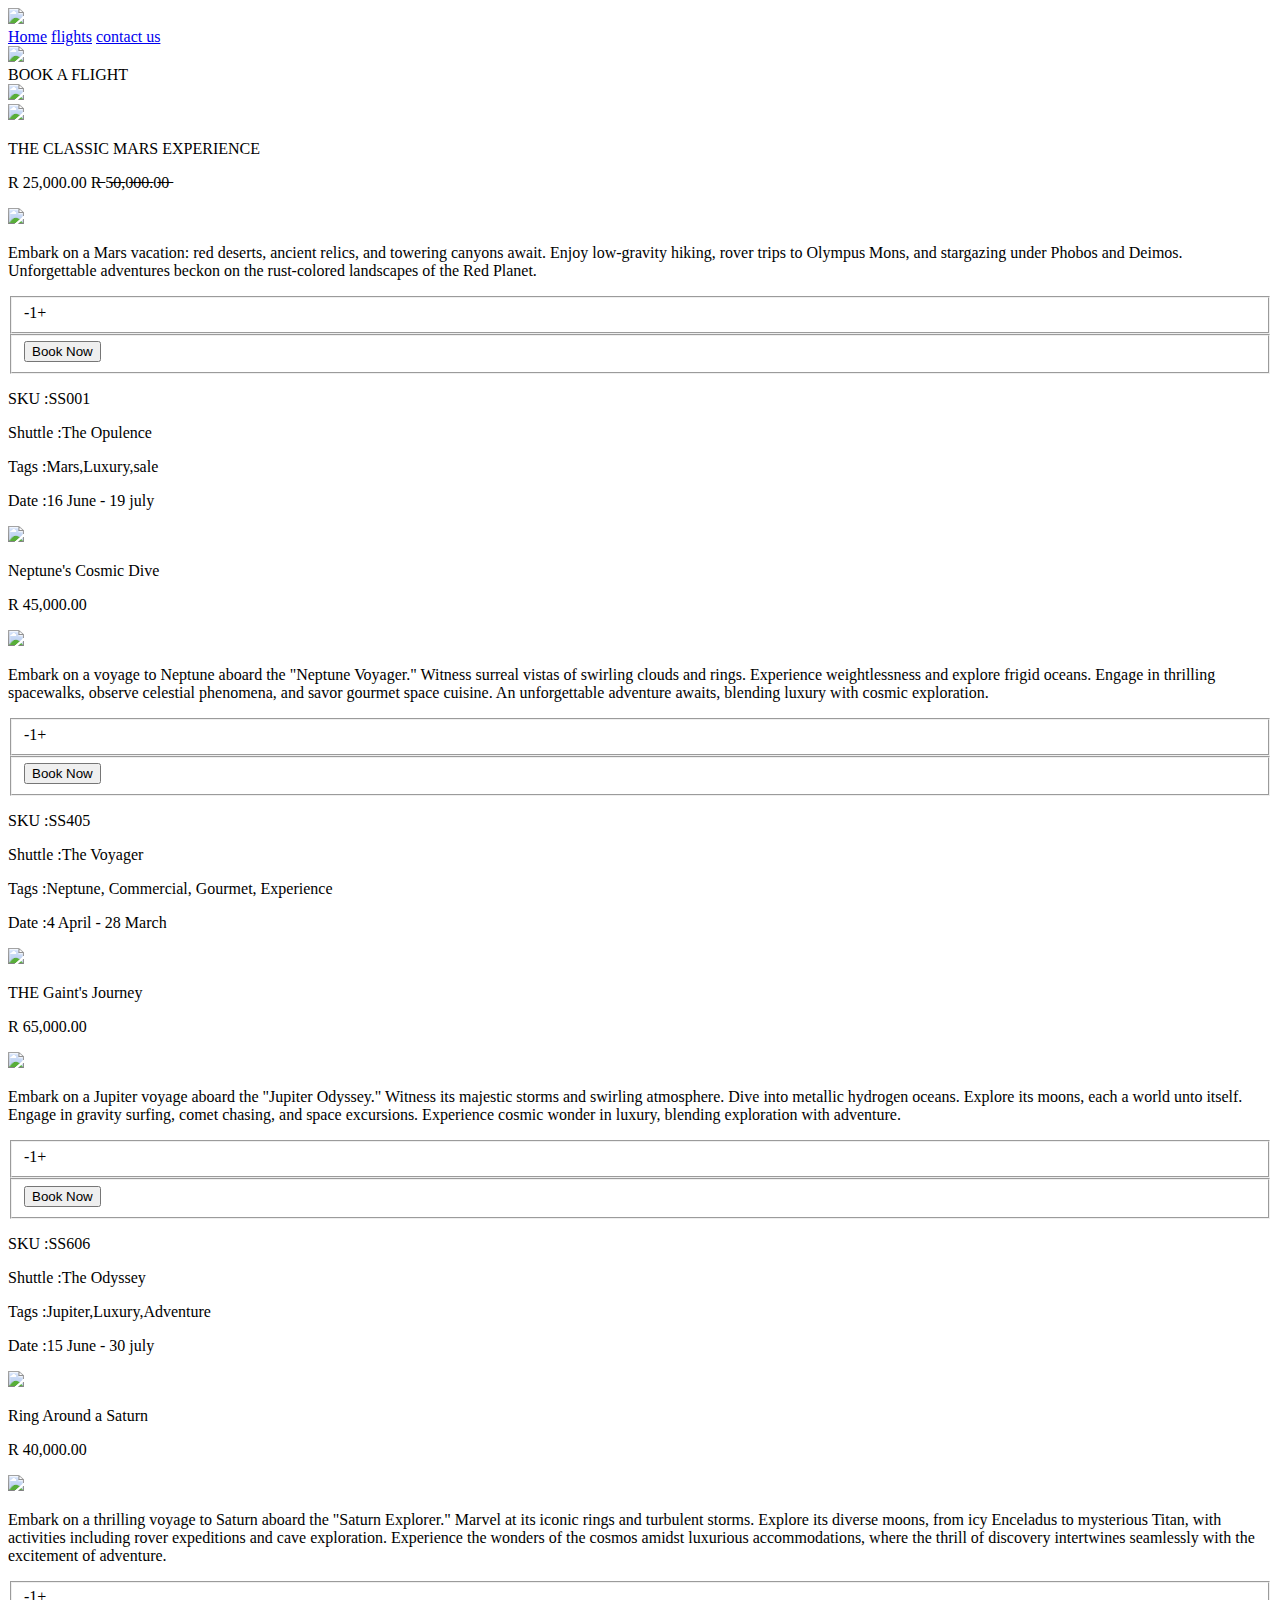
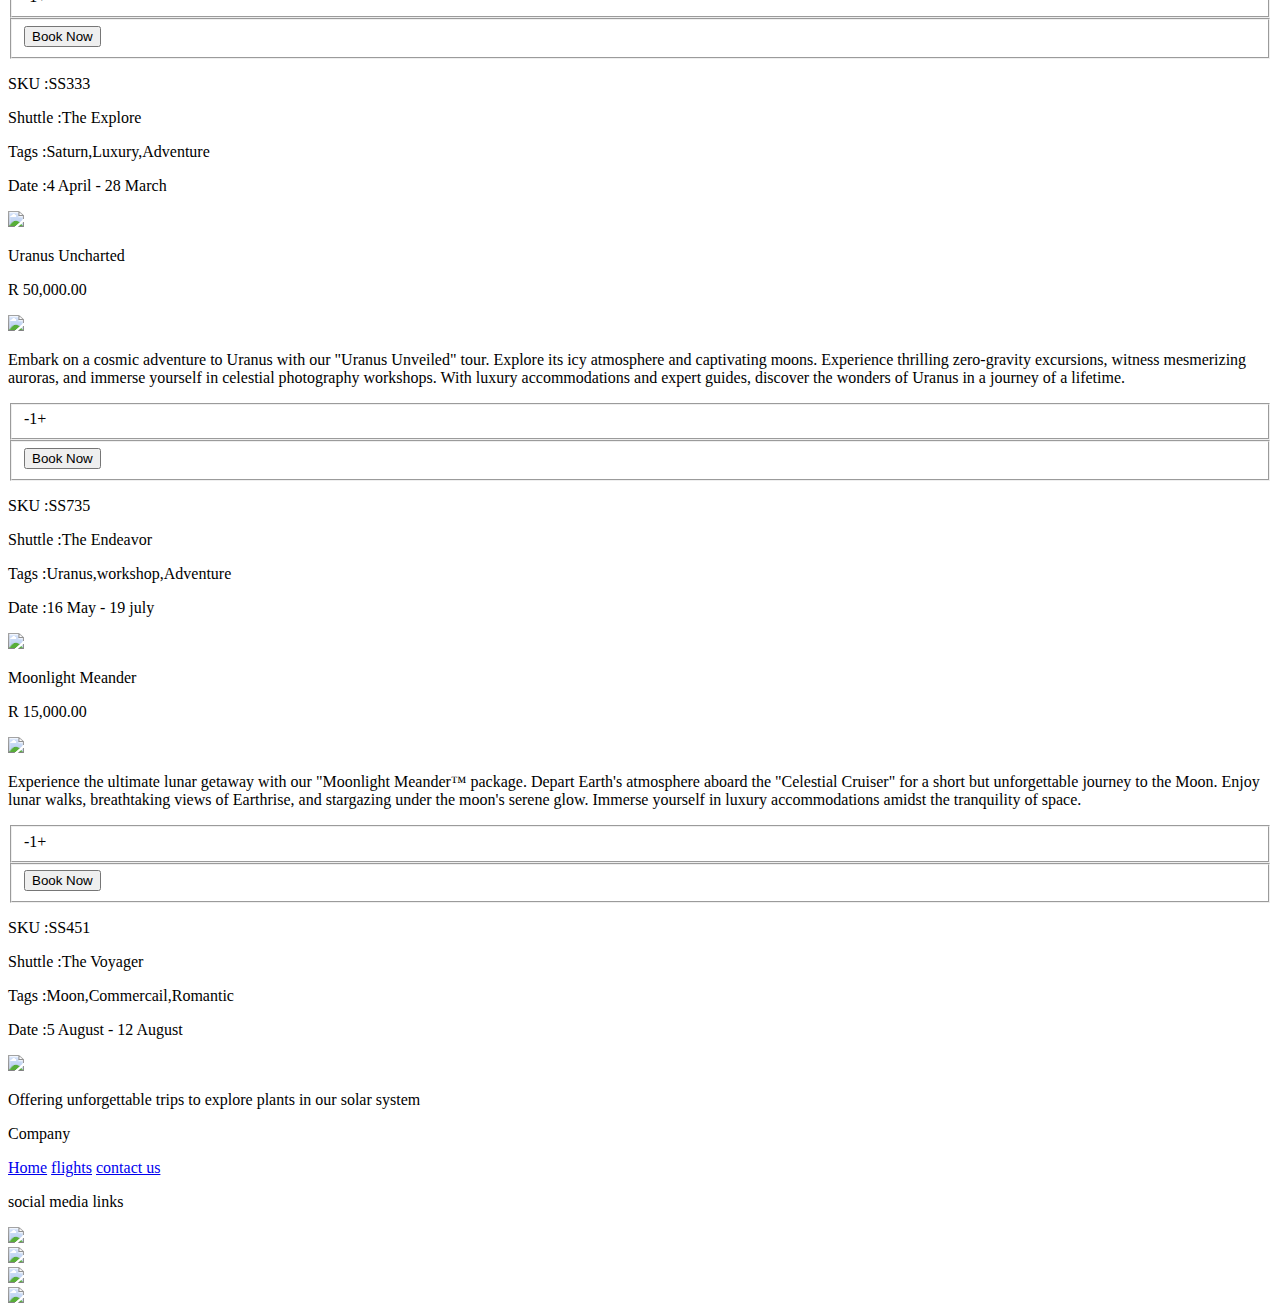
==== pages/aboutus.html @ 66c4cf53 "save" ====
<!DOCTYPE html>
<html lang="en">
    <head>
        <meta charset="UTF-8">
        <meta http-equiv="X-UA-Compatible" content="IE=edge">
        <meta name="viewport" content="width-device-width, initial-scale-1.0">
        <meta name="keywords" content="HTML,CSS, Template, Bootstrap">
        <meta name="author" content="Andre van Heerden 241155">

        <title>Red Planet Ventures</title>

        <link rel="stylesheet" href="../css/main.css">

    </head>
    <body>
        <nav>
            <div class="backgroundflights" >

                <div class="topNav">
                    <dic class="flexsearch">
                        <div class="flexs1">
                    <a href="../index.html"><img src="../assests/images/logo.png" width="200px"></a>
                </div>
                    <div class="flexs1">
                        <a  href="../index.html">Home</a>
                        <a class="active" href="pages/aboutus.html">flights</a>
                        <a href="../pages/contact.html">contact us</a>
                
                </div>
                <div class="flexs1" >
                    <img src="../assests/images/search.jpg" width="200px">
                </div>
            </dic>
                </div>
            <div class="center">
                <h9>BOOK A FLIGHT</h9>
            </div>
            </div>
            </div>

        </nav>
        <header>

        </header>

        <section>
            <div class="filter"> <img src="../assests/images/filterbar.png" width="100%"> </div>
        </section>

        <section>
            <div class="flexcontainer4">
                <div class="flexitem4"> <img src="../assests/images/flighhtMars.png" width="500px" > </div>
                <div class="flexcontainer4-1">
                    <div class="flexitem4-1">
                        <p>
                        <h10>THE CLASSIC MARS EXPERIENCE</h10>
                    </p>
                </div>

                <div class="flexitem4-1">
                    <p><h11>R 25,000.00 R̶ 5̶0̶,0̶0̶0̶.0̶0̶</h11>


                        <div class="flexitem4-1"><img src="../assests/images/starrating.png" width="300px"></div>

                        <div class="flexitem4-1">
                            <p>
                                <h12>Embark on a Mars vacation: red deserts, ancient relics, and towering
                                    canyons await. Enjoy low-gravity hiking, rover trips to Olympus Mons, and
                                    stargazing under Phobos and Deimos. Unforgettable adventures beckon
                                    on the rust-colored landscapes of the Red Planet.</h12>
                                </p>

                        </div>
                        <div class="flexitem4-1">
                        <form id="contact"> 
                            
                            <fieldset>
                                <button2 name="-1+" type="button">-1+</button2>
                            </fieldset>
                            <fieldset>
                                <button name="Book Now" type="button">Book Now</button>
                            </fieldset>
                        </form>
                        </div>

                        <div class="flexitem4-1">
                            <p>
                                <h13>SKU      :SS001</h13>
                            </p>
                            </div>
                            
                            <div class="flexitem4-1">
                            <p>
                                <h14>Shuttle  :The Opulence</h14>
                            </p>
                            </div>
                            
                            <div class="flexitem4-1">
                            <p>
                                <h15>Tags     :Mars,Luxury,sale</h15>
                            </p>
                            </div>
                            
                            <div class="flexitem4-1">
                            <p>
                                <h16>Date     :16 June - 19 july</h16>
                            </p>
                            </div>
                     
                     
                </div>
            </div>

            
        </section>
 
        <section>
            <div class="flexcontainer5">
                <div class="flexitem5"> <img src="../assests/images/flightNeptune.png" width="500px"> </div>
                <div class="flexcontainer5-1">
                    <div class="flexitem5-1">
                        <p>
                        <h17>Neptune's Cosmic Dive</h17>
                    </p>
                </div>

                <div class="flexitem5-1">
                    <p><h18>R 45,000.00</h18>


                        <div class="flexitem5-1"><img src="../assests/images/tune's starrating.png" width="300px"></div>

                        <div class="flexitem5-1">
                            <p>
                                <h19>Embark on a voyage to Neptune aboard the "Neptune
                                     Voyager." Witness surreal vistas of swirling
                                      clouds and rings. Experience weightlessness and
                                       explore frigid oceans. Engage in thrilling
                                        spacewalks, observe celestial phenomena,
                                         and savor gourmet space cuisine. An
                                          unforgettable adventure awaits, blending
                                           luxury with cosmic exploration.</h19>
                                </p>

                        </div>
                        <div class="flexitem5-1">
                        <form id="contact"> 
                            
                            <fieldset>
                                <button3 name="-1+" type="button">-1+</button3>
                            </fieldset>
                            <fieldset>
                                <button name="Book Now" type="button">Book Now</button>
                            </fieldset>
                        </form>
                        </div>

                        <div class="flexitem5-1">
                            <p>
                                <h20>SKU      :SS405</h20>
                            </p>
                        </div>

                        <div class="flexitem5-1">
                            <p>
                                <h21>Shuttle  :The Voyager</h21>
                            </p>
                        </div>

                        <div class="flexitem5-1">
                            <p>
                                <h22>Tags     :Neptune, Commercial, Gourmet, Experience</h22>
                            </p>
                        </div>

                        <div class="flexitem5-1">
                            <p>
                                <h23>Date     :4 April - 28 March</h23>
                            </p>
                        </div>
                     
                     
                </div>
            </div>

            
        </section>

        <section>
            <div class="flexcontainer4">
                <div class="flexitem4"> <img src="../assests/images/flightJupiter.png" width="500px"> </div>
                <div class="flexcontainer4-1">
                    <div class="flexitem4-1">
                        <p>
                        <h10>THE Gaint's Journey</h10>
                    </p>
                </div>

                <div class="flexitem4-1">
                    <p><h11>R 65,000.00</h11>


                        <div class="flexitem4-1"><img src="../assests/images/gaint journy star.png" width="300px"></div>

                        <div class="flexitem4-1">
                            <p>
                                <h12>Embark on a Jupiter voyage aboard the "Jupiter Odyssey." Witness its majestic
                                     storms and swirling atmosphere. Dive into metallic hydrogen oceans. Explore
                                      its moons, each a world unto itself. Engage in gravity surfing, comet chasing,
                                       and space excursions. Experience cosmic wonder in luxury, blending exploration
                                        with adventure.</h12>
                                </p>

                        </div>
                        <div class="flexitem4-1">
                        <form id="contact"> 
                            
                            <fieldset>
                                <button2 name="-1+" type="button">-1+</button2>
                            </fieldset>
                            <fieldset>
                                <button name="Book Now" type="button">Book Now</button>
                            </fieldset>
                        </form>
                        </div>

                        <div class="flexitem4-1">
                            <p>
                                <h13>SKU      :SS606</h13>
                            </p>
                            </div>
                            
                            <div class="flexitem4-1">
                            <p>
                                <h14>Shuttle  :The Odyssey</h14>
                            </p>
                            </div>
                            
                            <div class="flexitem4-1">
                            <p>
                                <h15>Tags     :Jupiter,Luxury,Adventure</h15>
                            </p>
                            </div>
                            
                            <div class="flexitem4-1">
                            <p>
                                <h16>Date     :15 June - 30 july</h16>
                            </p>
                            </div>
                     
                     
                </div>
            </div>

            
        </section>

        <section>
            <div class="flexcontainer5">
                <div class="flexitem5"> <img src="../assests/images/flightSaturn.png" width="500px"> </div>
                <div class="flexcontainer5-1">
                    <div class="flexitem5-1">
                        <p>
                        <h17>Ring Around a Saturn</h17>
                    </p>
                </div>

                <div class="flexitem5-1">
                    <p><h18>R 40,000.00</h18>


                        <div class="flexitem5-1"><img src="../assests/images/saturn star.png" width="300px"></div>

                        <div class="flexitem5-1">
                            <p>
                                <h19>Embark on a thrilling voyage to Saturn aboard the "Saturn Explorer." Marvel at
                                     its iconic rings and turbulent storms. Explore its diverse moons, from icy
                                      Enceladus to mysterious Titan, with activities including rover expeditions
                                       and cave exploration. Experience the wonders of the cosmos amidst luxurious
                                        accommodations, where the thrill of discovery intertwines seamlessly with
                                         the excitement of adventure.</h19>
                                </p>

                        </div>
                        <div class="flexitem5-1">
                        <form id="contact"> 
                            
                            <fieldset>
                                <button3 name="-1+" type="button">-1+</button3>
                            </fieldset>
                            <fieldset>
                                <button name="Book Now" type="button">Book Now</button>
                            </fieldset>
                        </form>
                        </div>

                        <div class="flexitem5-1">
                            <p>
                                <h20>SKU      :SS333</h20>
                            </p>
                        </div>

                        <div class="flexitem5-1">
                            <p>
                                <h21>Shuttle  :The Explore</h21>
                            </p>
                        </div>

                        <div class="flexitem5-1">
                            <p>
                                <h22>Tags     :Saturn,Luxury,Adventure</h22>
                            </p>
                        </div>

                        <div class="flexitem5-1">
                            <p>
                                <h23>Date     :4 April - 28 March</h23>
                            </p>
                        </div>
                     
                     
                </div>
            </div>

            
        </section>

        <section>
            <div class="flexcontainer4">
                <div class="flexitem4"> <img src="../assests/images/flightUranus.png" width="500px" > </div>
                <div class="flexcontainer4-1">
                    <div class="flexitem4-1">
                        <p>
                        <h10>Uranus Uncharted</h10>
                    </p>
                </div>

                <div class="flexitem4-1">
                    <p><h11>R 50,000.00</h11>


                        <div class="flexitem4-1"><img src="../assests/images/uranus stars.png" width="300px"></div>

                        <div class="flexitem4-1">
                            <p>
                                <h12>Embark on a cosmic adventure to Uranus with our "Uranus Unveiled" tour. Explore
                                     its icy atmosphere and captivating moons. Experience thrilling zero-gravity
                                      excursions, witness mesmerizing auroras, and immerse yourself in celestial
                                       photography workshops. With luxury accommodations and expert guides, discover 
                                       the wonders of Uranus in a journey of a lifetime.</h12>
                                </p>

                        </div>
                        <div class="flexitem4-1">
                        <form id="contact"> 
                            
                            <fieldset>
                                <button2 name="-1+" type="button">-1+</button2>
                            </fieldset>
                            <fieldset>
                                <button name="Book Now" type="button">Book Now</button>
                            </fieldset>
                        </form>
                        </div>

                        <div class="flexitem4-1">
                            <p>
                                <h13>SKU      :SS735</h13>
                            </p>
                            </div>
                            
                            <div class="flexitem4-1">
                            <p>
                                <h14>Shuttle  :The Endeavor</h14>
                            </p>
                            </div>
                            
                            <div class="flexitem4-1">
                            <p>
                                <h15>Tags     :Uranus,workshop,Adventure</h15>
                            </p>
                            </div>
                            
                            <div class="flexitem4-1">
                            <p>
                                <h16>Date     :16 May - 19 july</h16>
                            </p>
                            </div>
                     
                     
                </div>
            </div>

            
        </section>

        <section>
            <div class="flexcontainer5">
                <div class="flexitem5"> <img src="../assests/images/flightMoon.png" width="500px"> </div>
                <div class="flexcontainer5-1">
                    <div class="flexitem5-1">
                        <p>
                        <h17>Moonlight Meander</h17>
                    </p>
                </div>

                <div class="flexitem5-1">
                    <p><h18>R 15,000.00</h18>


                        <div class="flexitem5-1"><img src="../assests/images/moon star.png" width="300px"></div>

                        <div class="flexitem5-1">
                            <p>
                                <h19>Experience the ultimate lunar getaway with our "Moonlight Meander™ package.
                                     Depart Earth's atmosphere aboard the "Celestial Cruiser" for a short but
                                      unforgettable journey to the Moon. Enjoy lunar walks, breathtaking views of
                                       Earthrise, and stargazing under the moon's serene glow. Immerse yourself in 
                                       luxury accommodations amidst the tranquility of space.</h19>
                                </p>

                        </div>
                        <div class="flexitem5-1">
                        <form id="contact"> 
                            
                            <fieldset>
                                <button3 name="-1+" type="button">-1+</button3>
                            </fieldset>
                            <fieldset>
                                <button name="Book Now" type="button">Book Now</button>
                            </fieldset>
                        </form>
                        </div>

                        <div class="flexitem5-1">
                            <p>
                                <h20>SKU      :SS451</h20>
                            </p>
                        </div>

                        <div class="flexitem5-1">
                            <p>
                                <h21>Shuttle  :The Voyager</h21>
                            </p>
                        </div>

                        <div class="flexitem5-1">
                            <p>
                                <h22>Tags     :Moon,Commercail,Romantic</h22>
                            </p>
                        </div>

                        <div class="flexitem5-1">
                            <p>
                                <h23>Date     :5 August - 12 August</h23>
                            </p>
                        </div>
                     
                     
                </div>
            </div>

            
        </section>
        <footer>
            <div class="flexcontainerF">
                <div class="flexitemF"> <img src="../assests/images/logo.png" width="400px">
                    <p>  Offering unforgettable trips to explore plants in our solar system</p>
                </div>
    
    
                <div class="flexitemF">
                    <p>
                        <h7>Company</h7>
                        <div class="footNav">
                     <div class="footNavright">
                                <a href="../index.html">Home</a>
                                <a class="active" href="pages/aboutus.html">flights</a>
                                <a href="../pages/contact.html">contact us</a>
                            </div>
                        </div>
                    </p>
                </div>
    
    
                <div class="flexitemF">
                    <p>
                        <h8>social media links</h8>
                    </p>
                    <div class="flexcontainerF2">
                            <div class="flexitemF2"> <img src="../assests/images/smInstagram.png" width="100px"> </div>
                            <div class="flexitemF2"> <img src="../assests/images/smX.png" width="100px"> </div>
                            <div class="flexitemF2"> <img src="../assests/images/smTicktock.png" width="100px"> </div>
                            <div class="flexitemF2"> <img src="../assests/images/smFacebook.png" width="100px"> </div>
                        
                        </div>
                </div>
    
        </footer>

    </body>

</html>
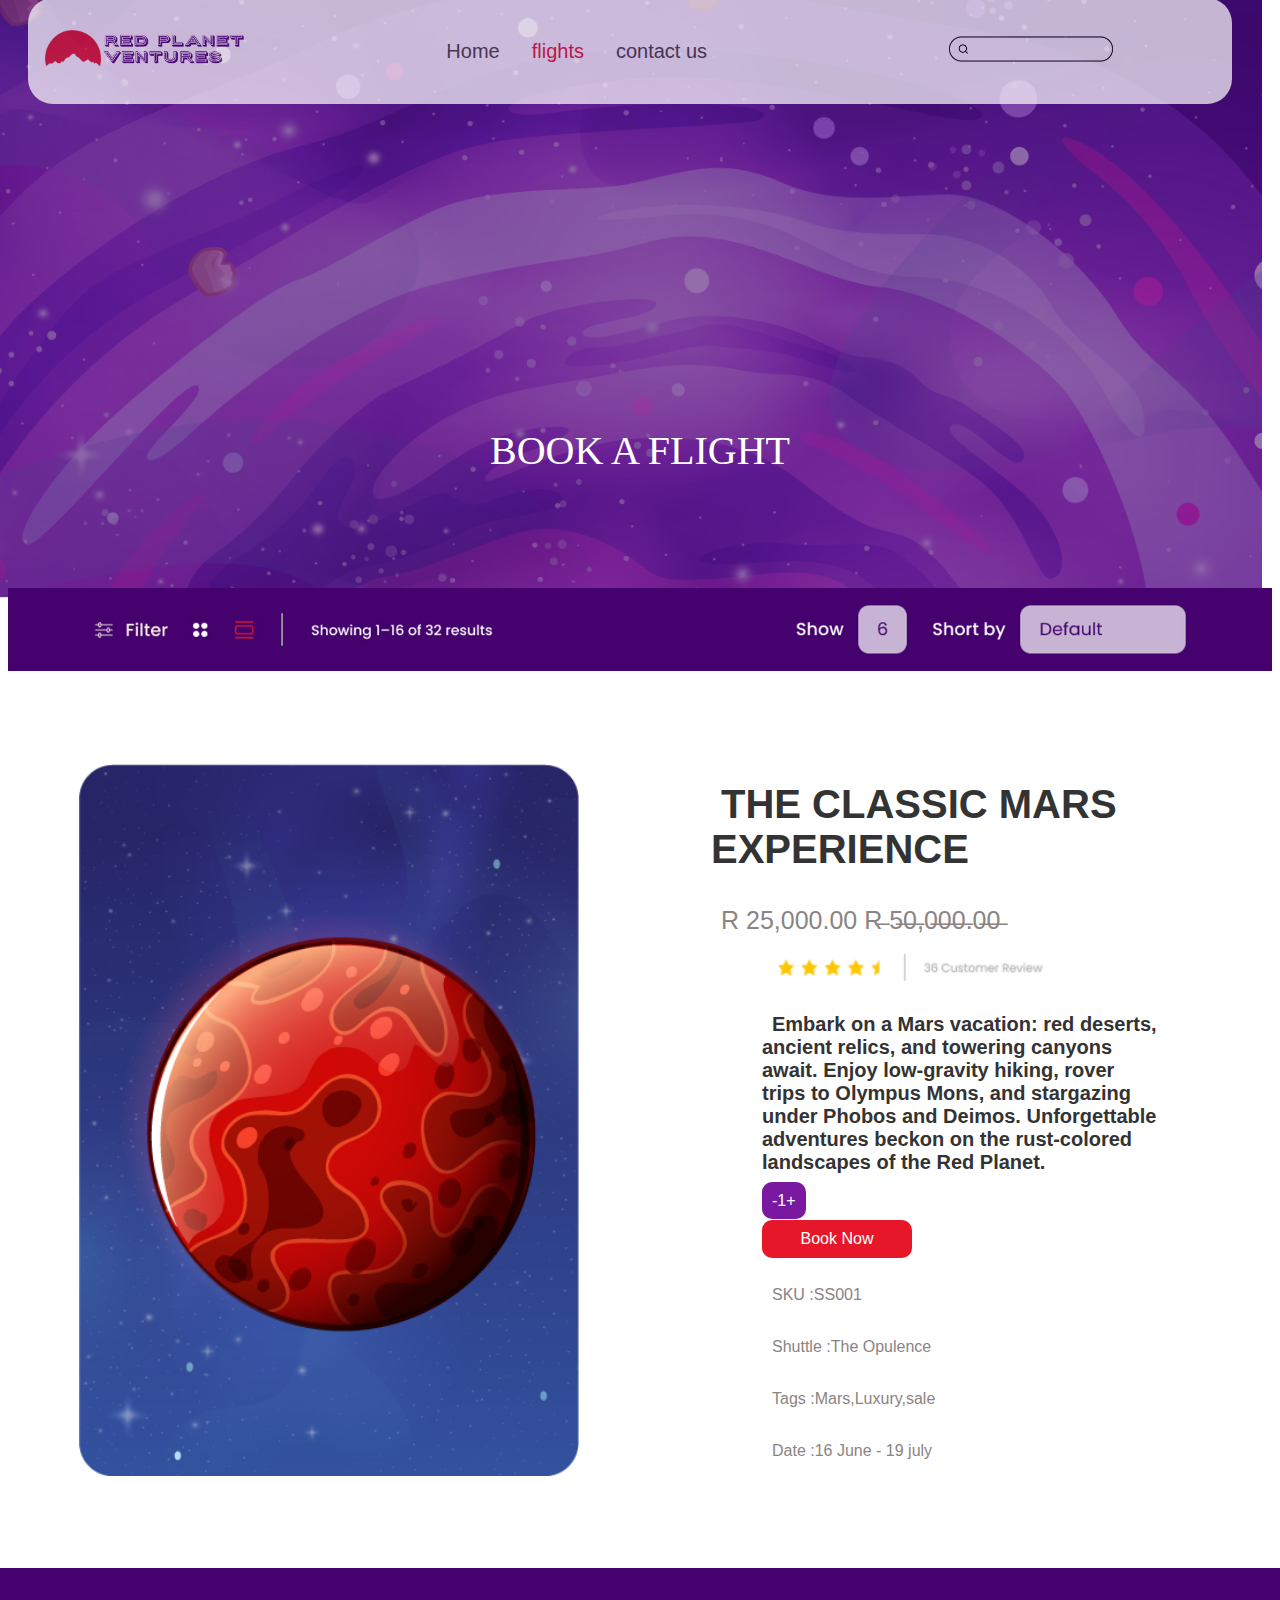
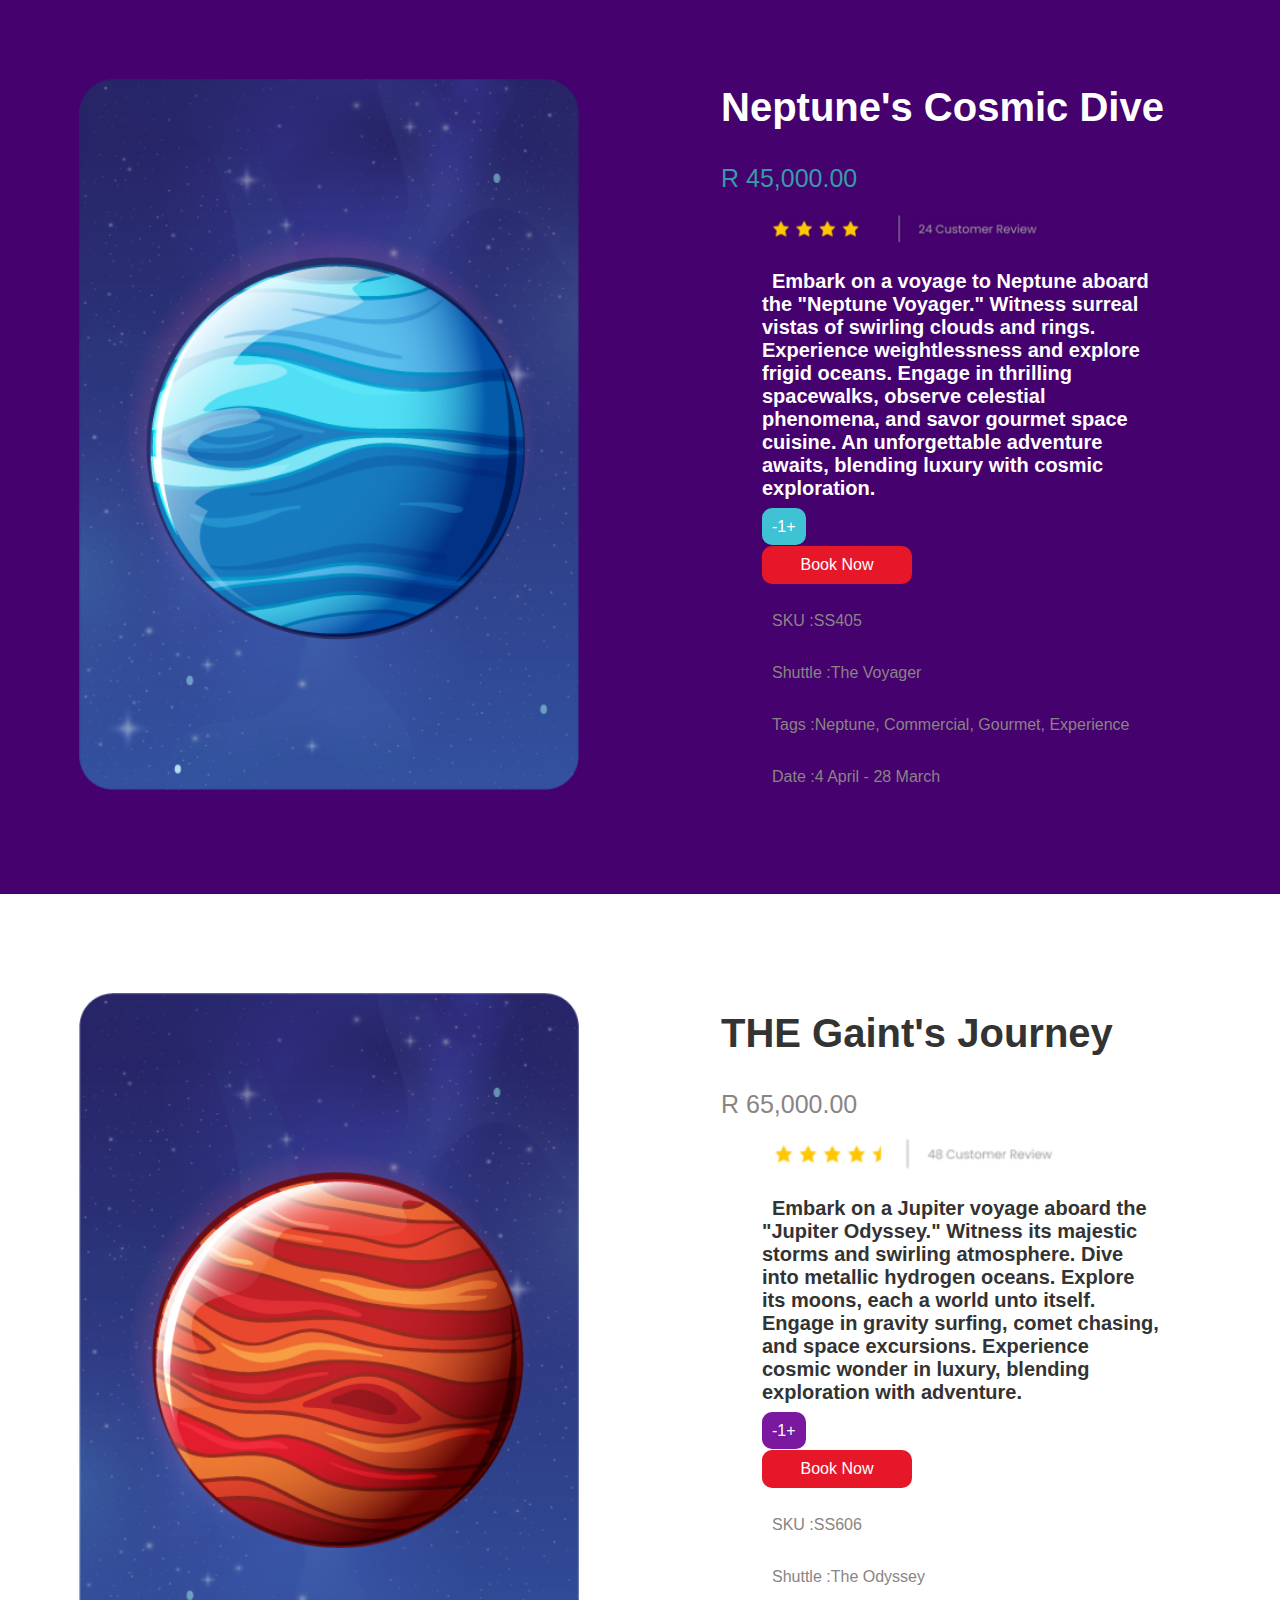
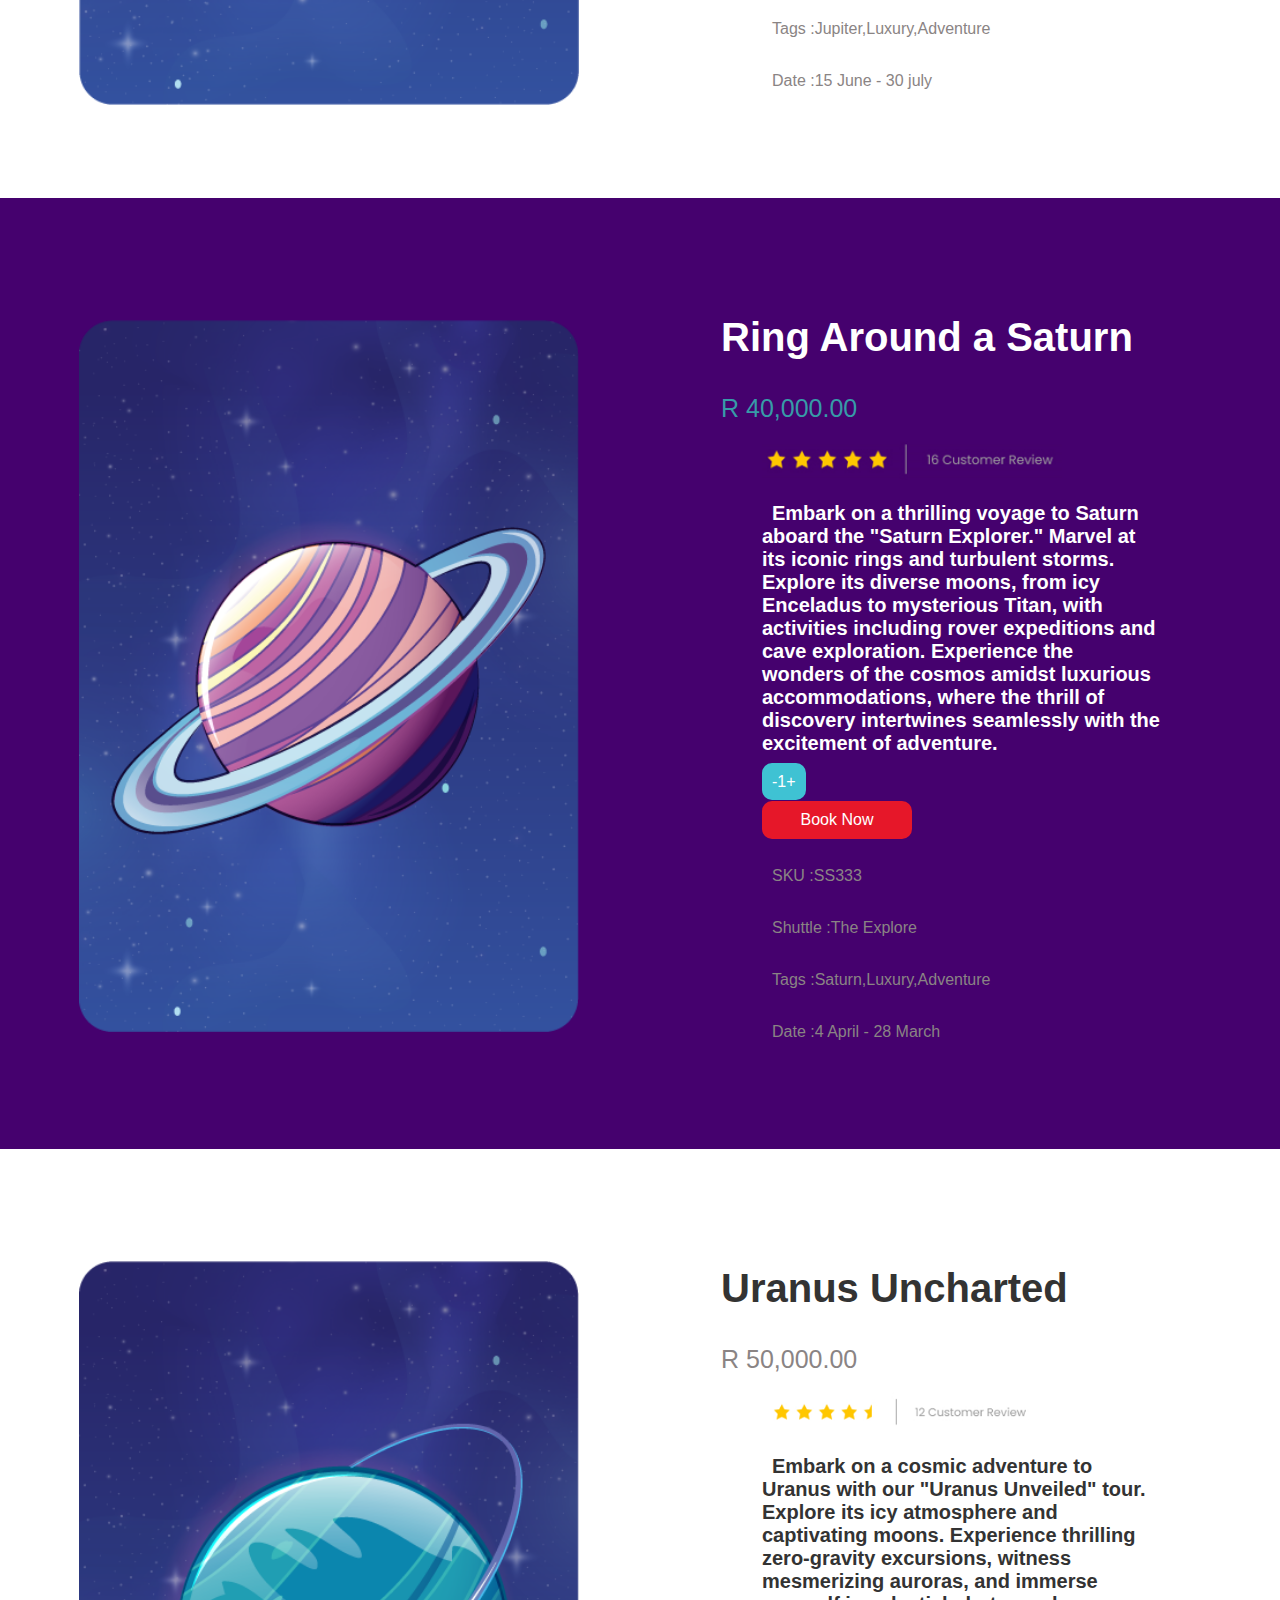
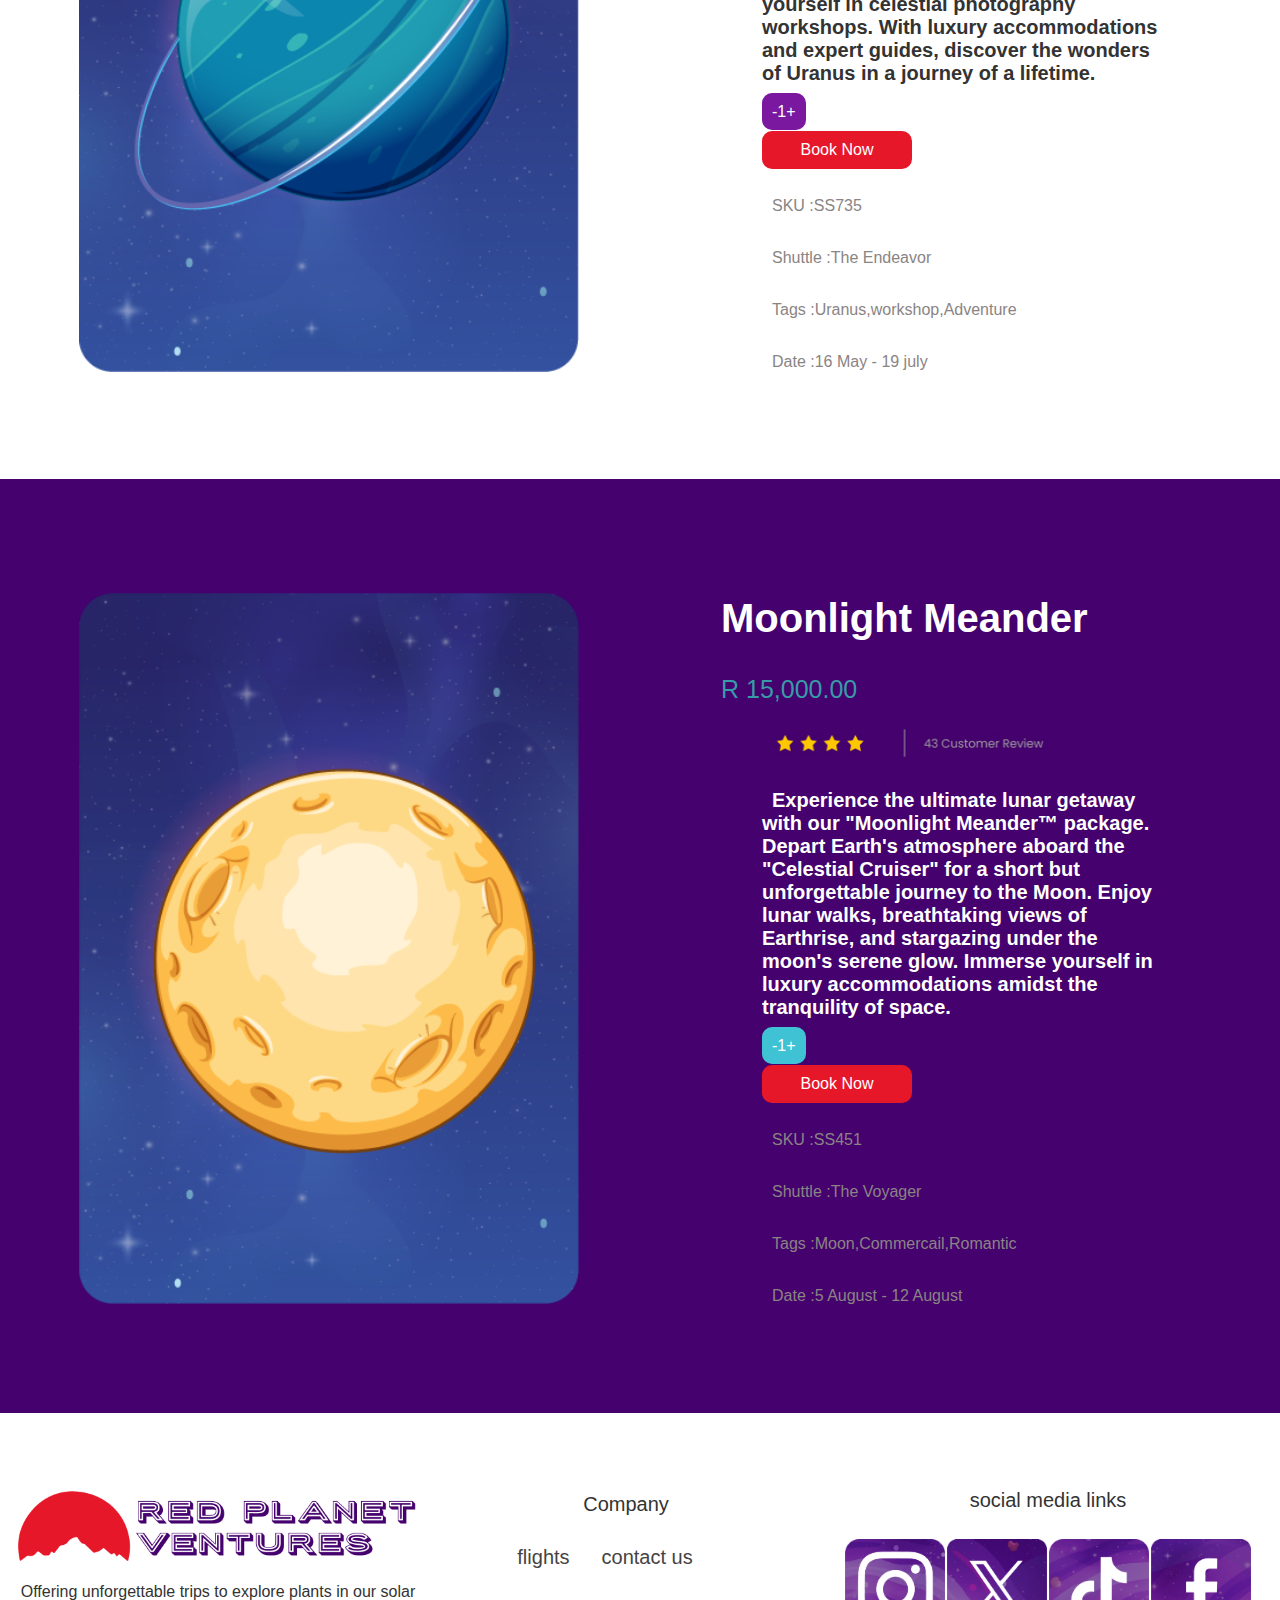
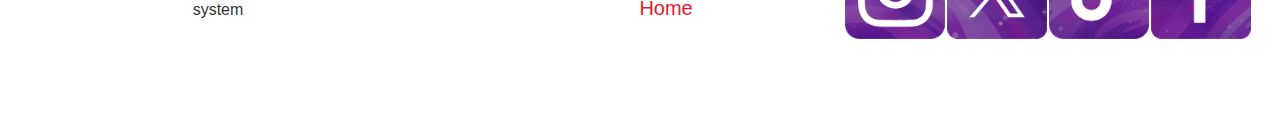
==== commit fe2688ba: "save" ====
--- a/pages/aboutus.html
+++ b/pages/aboutus.html
@@ -475,9 +475,9 @@
                         <h7>Company</h7>
                         <div class="footNav">
                      <div class="footNavright">
-                                <a href="../index.html">Home</a>
-                                <a class="active" href="pages/aboutus.html">flights</a>
-                                <a href="../pages/contact.html">contact us</a>
+                        <a href="pages/contact.html">contact us</a>
+                        <a href="pages/aboutus.html">flights</a>
+                        <a class="active" href="index.html">Home</a>
                             </div>
                         </div>
                     </p>
@@ -501,4 +501,4 @@
 
     </body>
 
-</html>+</html>
--- a/css/main.css
+++ b/css/main.css
@@ -0,0 +1,823 @@
+.background{
+    background-image: url(../assests/images/homePageHeader.png);
+    background-size: cover;
+    background-position: center;
+    margin: -10px;
+    height: 100vh;
+}
+
+.flexsearch{
+    display: flex;
+    flex-direction: row;
+    font-size: 16px;
+    text-align: center;
+    justify-content: center;
+    align-items: center;
+    background-color: #ffffff;
+}
+
+.topNav{
+    overflow: hidden;
+    background-color: #ffffff;
+    opacity: 70%;
+    margin-left: 30px;
+    margin-right: 30px;
+    border-radius: 25px;
+}
+
+
+.topNav a {
+    float: left;
+    color: #464343;
+    text-align: center;
+    padding: 14px 16px;
+    text-decoration: none;
+    font-size: 20px;
+}
+
+
+.flexs1{
+    float: left;
+    color: #333;
+    padding: 1px;
+    flex: 50%;
+    font-family: Arial, Helvetica, sans-serif;
+}
+
+.flexs2{
+    float: inline-end;
+    color: #333;
+    padding: 1px;
+    flex: 50%;
+    font-family: Arial, Helvetica, sans-serif;
+    margin-right: 800px;
+}
+
+.topNav a:hover {
+color: #5f0979;
+font-size: 22px;
+}
+
+.topNav a.active {
+color: #e61729;
+}
+
+
+.bottemleft{
+    position: absolute;
+    bottom: 8px;
+    left: 16px;
+    padding: 10px 10px;
+}
+
+@font-face{
+    font-family: 'porter-sans-block';
+    src: url(../assests/Fonts/porter_sans_block/porter-sans-inline-block-webfont.ttf)
+     format("woff");
+}
+
+h4{
+    color: #e61729;
+    font-family: 'porter-sans-block';
+    font-size: 40px;
+    padding: 17px 17px;
+}
+
+h5{
+    color: #42036e;
+    font-size: 25px;
+    padding: 17px 17px;
+
+}
+
+.flexcontainer1{
+    display: flex;
+    flex-direction: row;
+    font-size: 16px;
+    text-align: center;
+    justify-content: center;
+    align-items: center;
+    background-color: #45016E;
+    padding: 50px 10px;
+    margin: -10px;
+}
+
+.flexitem1{
+    color: #ffffff;
+    padding: 10px 10px;
+    flex: 50%;
+    font-family: Arial, Helvetica, sans-serif;
+}
+
+h1{
+    font-size: 17px;
+    color: #4791bd;
+    font-family: Arial, Helvetica, sans-serif;
+}
+
+h2{
+    font-size: 25px;
+    color: #ffffff;
+    font-family: Arial, Helvetica, sans-serif;
+}
+
+.flexcontainer1-1{
+    display: flex;
+    flex-direction: column;
+    font-size: 19px;
+    text-align: center;
+    justify-content: center;
+    align-items: center;
+    background-color: #45016E;
+    padding: 50px 10px;
+}
+
+.flexitem1-1{
+    color: #ffffff;
+    padding: 10px 10px;
+    flex: 50%;
+    font-family: Arial, Helvetica, sans-serif;
+}
+
+
+fieldset{
+    border: medium none !important;
+    margin: 0 0 10px;
+    min-width: 100%;
+    padding: 0;
+    width: 100%;
+}
+
+#contact input, #contact button{
+  font-family: Arial, Helvetica, sans-serif;
+    font-weight: 400;
+    font-size: 16px;
+}
+
+#contact button{
+    cursor: pointer;
+    width: 150px;
+    border: none;
+    background-color: #e61729;
+    color: #ffffff;
+    padding: 10px;
+    border-radius: 10px;
+    justify-content: center;
+}
+
+
+#contact button:hover{
+    background-color: #ff0000;
+    color: #ffffff;
+}
+
+.flexcontainer2{
+    display: flex;
+    flex-direction: row;
+    font-size: 19px;
+    text-align: center;
+    justify-content: center;
+    align-items: center;
+    background-color: #ffffff;
+    padding: 50px 10px;
+    margin: -10px;
+}
+
+.flexitem2{
+    color: #333;
+    padding: 10px 10px;
+    flex: 50%;
+    font-family: Arial, Helvetica, sans-serif;
+}
+
+h3{
+    font-size: 25px;
+    color: #333;
+    font-family: Arial, Helvetica, sans-serif;
+}
+
+.flex3heading{
+    background-color: #45016E;
+    color: #ffffff;
+    font-size: 40px;
+    font-family: Arial, Helvetica, sans-serif;
+   text-align: center;
+   padding: 50px 0;
+   margin: -10px;
+}
+
+.flexcontainer3{
+    display: flex;
+    flex-direction: row;
+    font-size: 18px;
+    text-align: center;
+    justify-content: center;
+    align-items: center;
+    background-color: #45016E;
+    padding: 10px 10px;
+    
+}
+
+.flexitem3{
+    color: #ffffff;
+    padding: 10px 10px;
+    flex: 50%;
+    font-family: Arial, Helvetica, sans-serif;
+    text-align: center;
+    
+
+}
+
+h6{
+    font-size: 20px;
+    color: #ffffff;
+    font-family: Arial, Helvetica, sans-serif;
+    text-align: center;
+
+}
+
+.flexitem3-1{
+    color: #ffffff;
+    padding: 10px 10px;
+    flex: 50%;
+    font-family: Arial, Helvetica, sans-serif;
+    text-align: center;
+    background-color: #45016E;
+    margin: -10px;
+}
+
+.flexcontainerF{
+    display: flex;
+    flex-direction: row;
+    font-size: 16px;
+    text-align: center;
+    justify-content: center;
+    align-items: center;
+    background-color: #ffffff;
+    padding: 50px 10px;
+    margin: -10px;
+}
+
+h7{
+    font-size: 20px;
+    color: #333;
+    font-family: Arial, Helvetica, sans-serif;
+    text-align: center;
+}
+
+.flexitemF{
+    color: #333;
+    padding: 10px 10px;
+    flex: 50%;
+    font-family: Arial, Helvetica, sans-serif;
+
+}
+
+.footNav{
+    overflow: hidden;
+    text-align: center;
+    align-content: center;
+}
+
+
+.footNav a {
+    float: right;
+    color: #464343;
+    text-align: center;
+    padding: 14px 16px;
+    text-decoration: none;
+    font-size: 20px;
+}
+
+.footNavright {
+    padding-right: 28%;
+    align-items: center;
+}
+
+.footNav a:hover {
+color: #5f0979;
+font-size: 22px;
+}
+
+.footNav a.active {
+color: #e61729;
+}
+
+
+h8{
+    font-size: 20px;
+    color: #333;
+    font-family: Arial, Helvetica, sans-serif;
+    text-align: center;
+}
+
+.flexcontainerF2{
+    display: flex;
+    flex-direction: row;
+    text-align: center;
+    justify-content: center;
+    align-items: center;
+    background-color: #ffffff;
+    padding: 10px 10px;
+}
+
+.flexitemF2{
+    color: #333;
+    flex: 50%;
+    font-family: Arial, Helvetica, sans-serif;
+    text-align: center;
+    margin: 1px;
+}
+
+
+
+
+
+
+
+.backgroundflights{   
+    background-image: url(../assests/images/headerbackBack.png);
+    background-size: cover;
+    background-position: center;
+    height: 600px;
+    width: 100%;
+   margin: -10px;
+}
+
+.center{
+    position: absolute;
+    top: 50%;
+    left: 50%;
+    transform: translate(-50%, -50%);
+}
+
+
+h9{
+    color: #ffffff;
+    font-family: 'porter-sans-block';
+    font-size: 40px;
+    padding: 10px;
+}
+
+.flexcontainer4{
+    display: flex;
+   flex-direction: row;
+    font-size: 16px;
+    text-align: center;
+    justify-content: center;
+    align-items: center;
+    background-color: #ffffff;
+    padding: 50px 10px;
+    margin: -10px;
+}
+
+.flexitem4{
+    color: #333;
+    padding: 1px;
+    flex: 50%;
+    font-family: Arial, Helvetica, sans-serif;
+    text-align: center;
+    margin: 0 70px;
+}
+
+.flexcontainer4-1{
+    display: flex;
+    flex-direction: column;
+    font-size: 16px;
+    text-align: left;
+    justify-content: left;
+    background-color: #ffffff;
+    padding: 50px 10px;
+
+}
+
+.flexitem4-1{
+    color: #333;
+    padding: 1px;
+    flex: 50%;
+    font-family: Arial, Helvetica, sans-serif;
+    text-align: left;
+    margin: 0 50px;
+}
+
+h10{
+    color: #333;
+    font-family: Arial, Helvetica, sans-serif;
+    font-size: 40px;
+    padding: 10px;
+    font-weight: bold;
+}
+
+h11{
+    color: #8a8484;
+    font-family: Arial, Helvetica, sans-serif;
+    font-size: 25px;
+    padding: 10px;
+}
+
+h12{
+    color: #333;
+   font-family: Arial, Helvetica, sans-serif;
+    font-size: 20px;
+    padding: 10px;
+    font-weight: bold;
+}
+
+#contact input, #contact button2{
+    font-family: Arial, Helvetica, sans-serif;
+      font-weight: 400;
+      font-size: 16px;
+  }
+  
+  #contact button2{
+      cursor: pointer;
+      width: 150px;
+      border: none;
+      background-color: #7a19a0;
+      color: #ffffff;
+      padding: 10px;
+      border-radius: 10px;
+      justify-content: center;
+  }
+  
+  
+  #contact button2:hover{
+      background-color: #53176b;
+      color: #ffffff;
+  }
+
+  h13{
+    color: #8a8484;
+   font-family: Arial, Helvetica, sans-serif;
+    font-size: 16px;
+    padding: 10px;
+}
+
+h14{
+    color: #8a8484;
+   font-family: Arial, Helvetica, sans-serif;
+    font-size: 16px;
+    padding: 10px;
+}
+
+h15{
+    color: #8a8484;
+   font-family: Arial, Helvetica, sans-serif;
+    font-size: 16px;
+    padding: 10px;
+}
+
+h16{
+    color: #8a8484;
+   font-family: Arial, Helvetica, sans-serif;
+    font-size: 16px;
+    padding: 10px;
+}
+
+.flexcontainer5{
+    display: flex;
+   flex-direction: row;
+    font-size: 16px;
+    text-align: center;
+    justify-content: center;
+    align-items: center;
+    background-color: #45016E;
+    padding: 50px 10px;
+    margin: -10px;
+}
+
+.flexitem5{
+    color: #333;
+    padding: 1px;
+    flex: 50%;
+    font-family: Arial, Helvetica, sans-serif;
+    text-align: center;
+    margin: 0 70px;
+}
+
+.flexcontainer5-1{
+    display: flex;
+    flex-direction: column;
+    font-size: 16px;
+    text-align: left;
+    justify-content: left;
+    background-color: #45016E;
+    padding: 50px 10px;
+}
+
+.flexitem5-1{
+    color: #ffffff;
+    padding: 1px;
+    flex: 50%;
+    font-family: Arial, Helvetica, sans-serif;
+    text-align: left;
+    margin: 0 50px;
+}
+
+#contact input, #contact button{
+    font-family: Arial, Helvetica, sans-serif;
+      font-weight: 400;
+      font-size: 16px;
+  }
+  
+  #contact button3{
+      cursor: pointer;
+      width: 150px;
+      border: none;
+      background-color: #3fc2d3;
+      color: #ffffff;
+      padding: 10px;
+      border-radius: 10px;
+      justify-content: center;
+  }
+  
+  
+  #contact button3:hover{
+      background-color: #379ba8;
+      color: #ffffff;
+  }
+
+h17{
+    color: #ffffff;
+    font-family: Arial, Helvetica, sans-serif;
+    font-size: 40px;
+    padding: 10px;
+    font-weight: bold;
+}
+
+h18{
+    color: #379ba8;
+    font-family: Arial, Helvetica, sans-serif;
+    font-size: 25px;
+    padding: 10px;
+}
+
+h19{
+    color: #ffffff;
+   font-family: Arial, Helvetica, sans-serif;
+    font-size: 20px;
+    padding: 10px;
+    font-weight: bold;
+}
+
+
+h20{
+    color: #8a8484;
+   font-family: Arial, Helvetica, sans-serif;
+    font-size: 16px;
+    padding: 10px;
+}
+
+h21{
+    color: #8a8484;
+   font-family: Arial, Helvetica, sans-serif;
+    font-size: 16px;
+    padding: 10px;
+}
+
+h22{
+    color: #8a8484;
+   font-family: Arial, Helvetica, sans-serif;
+    font-size: 16px;
+    padding: 10px;
+}
+
+h23{
+    color: #8a8484;
+   font-family: Arial, Helvetica, sans-serif;
+    font-size: 16px;
+    padding: 10px;
+}
+
+
+
+
+
+
+
+
+
+
+.flexcontainer6{
+    display: flex;
+    flex-direction: row;
+    font-size: 16px;
+    text-align: center;
+    justify-content: center;
+    align-items: center;
+    background-color: #ffffff;
+    padding: 50px 10px;
+    margin: -10px;
+}
+
+.flexitem6{
+    color: #333;
+    padding: 1px;
+    flex: 50%;
+    font-family: Arial, Helvetica, sans-serif;
+    text-align: center;
+}
+
+.flexcontainer6-1{
+    display: flex;
+    flex-direction: column;
+    font-size: 18px;
+    text-align: left;
+    justify-content: left;
+    background-color: #ffffff;
+    padding: 10px 10px;
+}
+
+.flexitem6-1{
+    color: #333;
+    padding: 1px;
+    flex: 50%;
+    font-family: Arial, Helvetica, sans-serif;
+    text-align: left;
+    margin: 0 2em;
+}
+
+
+h24{
+    color: #379ba8;
+    font-family: Arial, Helvetica, sans-serif;
+     font-size: 20px;
+     padding: 10px;
+}
+
+h25{
+    color: #45016E;
+    font-family: Arial, Helvetica, sans-serif;
+     font-size: 30px;
+     padding: 10px;
+     font-weight: bold;
+}
+
+.flexcontainer7{
+    display: flex;
+    flex-direction: row;
+    font-size: 16px;
+    text-align: center;
+    justify-content: center;
+    align-items: center;
+    background-color: #ffffff;
+    padding: 50px 10px;
+    margin: -10px;
+}
+
+.flexitem7{
+    color: #333;
+    padding: 1px;
+    flex: 50%;
+    font-family: Arial, Helvetica, sans-serif;
+    text-align: center;
+}
+
+.flexcontainer7-1{
+    display: flex;
+    flex-direction: column;
+    font-size: 16px;
+    text-align: center;
+    justify-content: center;
+    align-items: center;
+    background-color: #ffffff;
+    padding: 50px 10px;
+}
+
+.flexitem7-1{
+    color: #333;
+    padding: 1px;
+    flex: 50%;
+    font-family: Arial, Helvetica, sans-serif;
+    text-align: center;
+}
+
+.flexcontainer7-2{
+    display: flex;
+    flex-direction: row;
+    font-size: 16px;
+    text-align: center;
+    justify-content: center;
+    align-items: center;
+    background-color: #ffffff;
+    padding: 50px 10px;
+}
+
+.flexitem7-2{
+    color: #333;
+    padding: 1px;
+    flex: 50%;
+    font-family: Arial, Helvetica, sans-serif;
+    text-align: center;
+}
+
+h26{
+    color: #379ba8;
+    font-family: Arial, Helvetica, sans-serif;
+     font-size: 20px;
+     padding: 10px;
+}
+h27{
+    color: #45016E;
+    font-family: Arial, Helvetica, sans-serif;
+     font-size: 30px;
+     padding: 10px;
+     font-weight: bold;
+}
+
+
+#contact2 input, #contact textarea, #contact button{
+    font-family: 'roboto',sans-serif;
+    font-weight: 400;
+    font-size: 16px;
+}
+
+#contact2{
+    background-image: url(../assests/images/formBack.png);
+    background-size: cover;
+    background-position: right;
+    padding: 2em 4em;
+    margin: 50px 50px;
+    border-radius: 25px;
+}
+
+fieldset{
+    border: medium none !important;
+    margin: 0 0 10px;
+    min-width: 100%;
+    padding: 0;
+    width: 100%;
+    border-radius: 15px;
+}
+
+#contact2 input, #contact2 textarea{
+    width: 100%;
+    border: 1px solid #ccc;
+    background-color: #ebebeb;
+    margin: 0 0 5px;
+    padding: 10px;
+    border-radius: 15px;
+}
+
+#contact2 textarea{
+    height: 100px;
+    max-width: 100%;
+    resize: none;
+    border-radius: 15px;
+}
+
+#contact2 button{
+    cursor: pointer;
+    width: 200px;
+    border: none;
+    background-color: #e61729;
+    color: #ffffff;
+    padding: 10px;
+}
+
+#contact2 input:hover, #contact2 textarea:hover{
+    border: 1px solid #242424;
+}
+
+#contact2 input:focus, #contact2 textarea:focus{
+    outline: 0;
+    border: 3px solid #e91212;
+}
+
+#contact2 button:hover{
+    background-color: #000;
+    color: #ffffff;
+}
+
+.flexcontainerform{
+    display: flex;
+    flex-direction: column;
+    font-size: 16px;
+    text-align: left;
+    justify-content: left;
+    padding: 50px 10px;
+}
+
+.flexform{
+    color: #333;
+    padding: 1px;
+    flex: 50%;
+    font-family: Arial, Helvetica, sans-serif;
+    text-align: left;
+}
+
+h30{
+    color: #ffffff;
+    font-family: Arial, Helvetica, sans-serif;
+    font-size: 40px;
+    padding: 10px;
+    font-weight: bold;
+}
+
+h31{
+    color: #ffffff;
+    font-family: Arial, Helvetica, sans-serif;
+     font-size: 20px;
+     padding: 10px;
+}
+
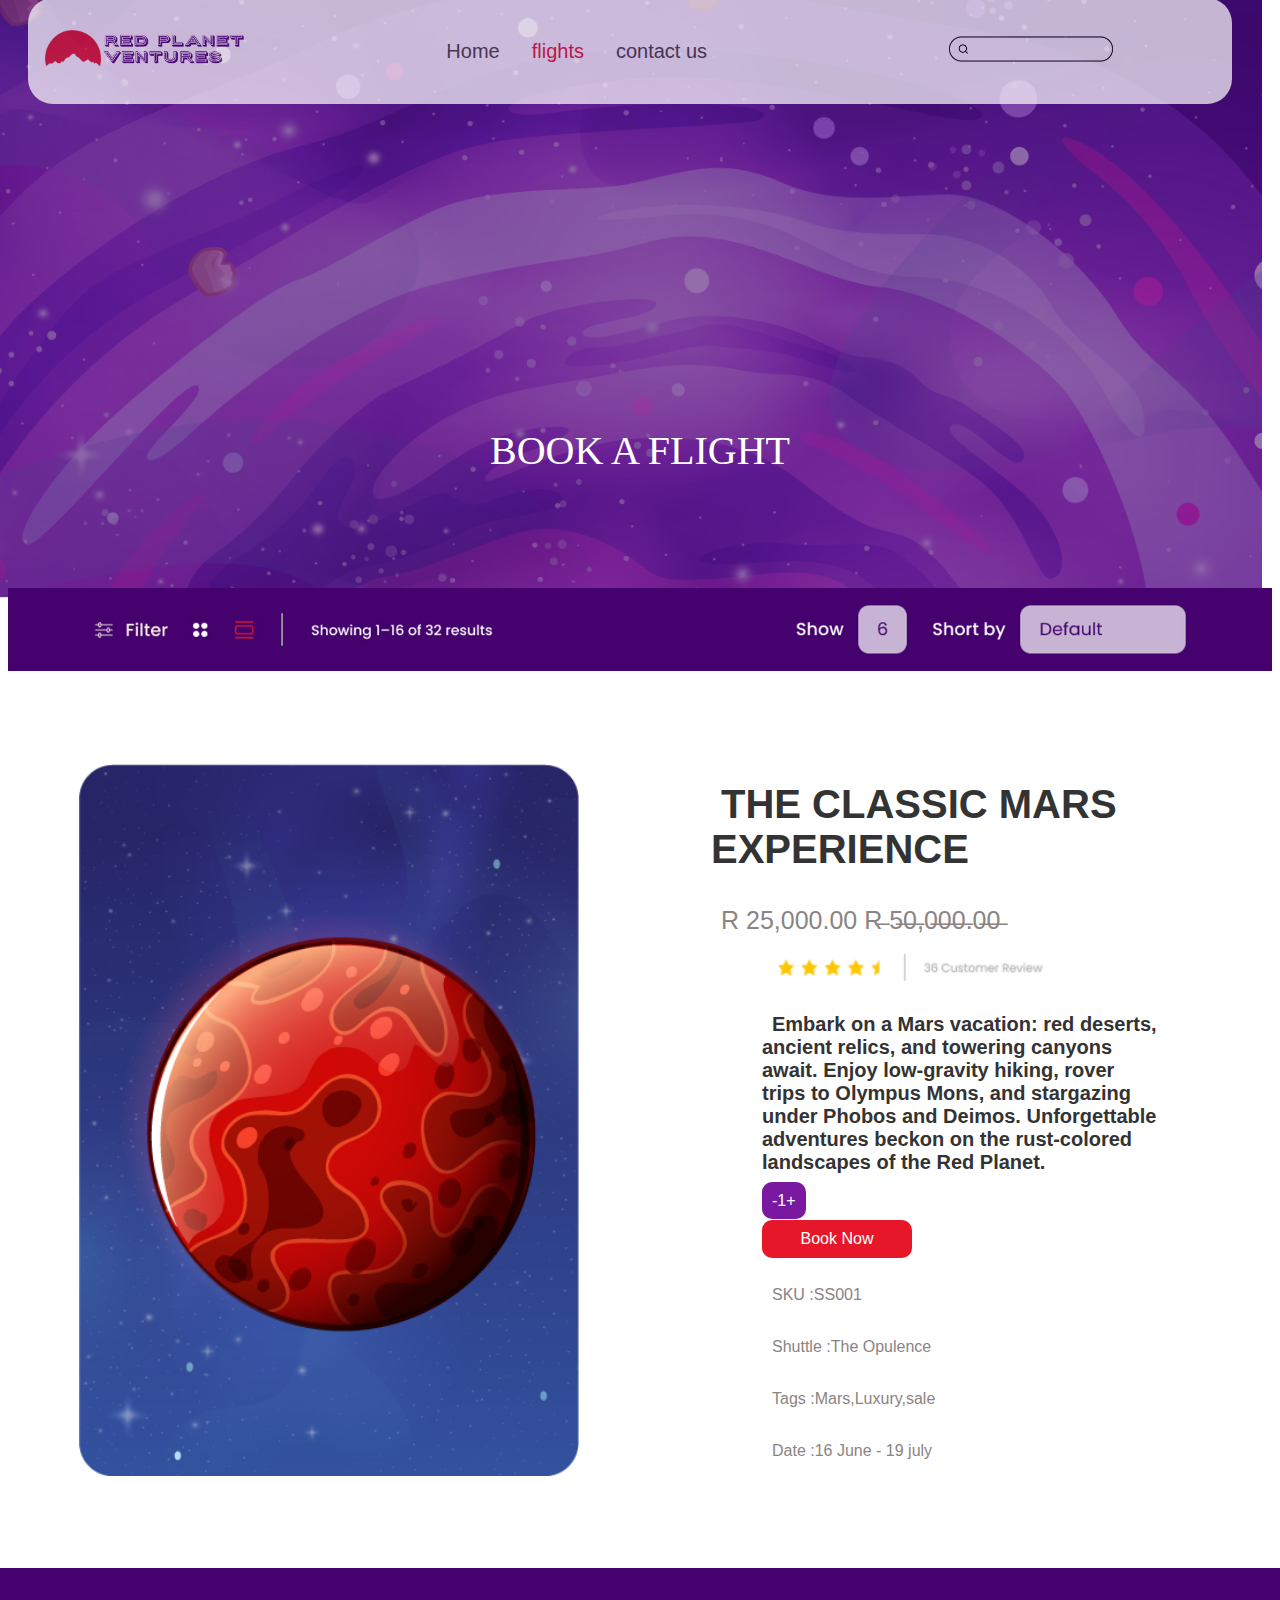
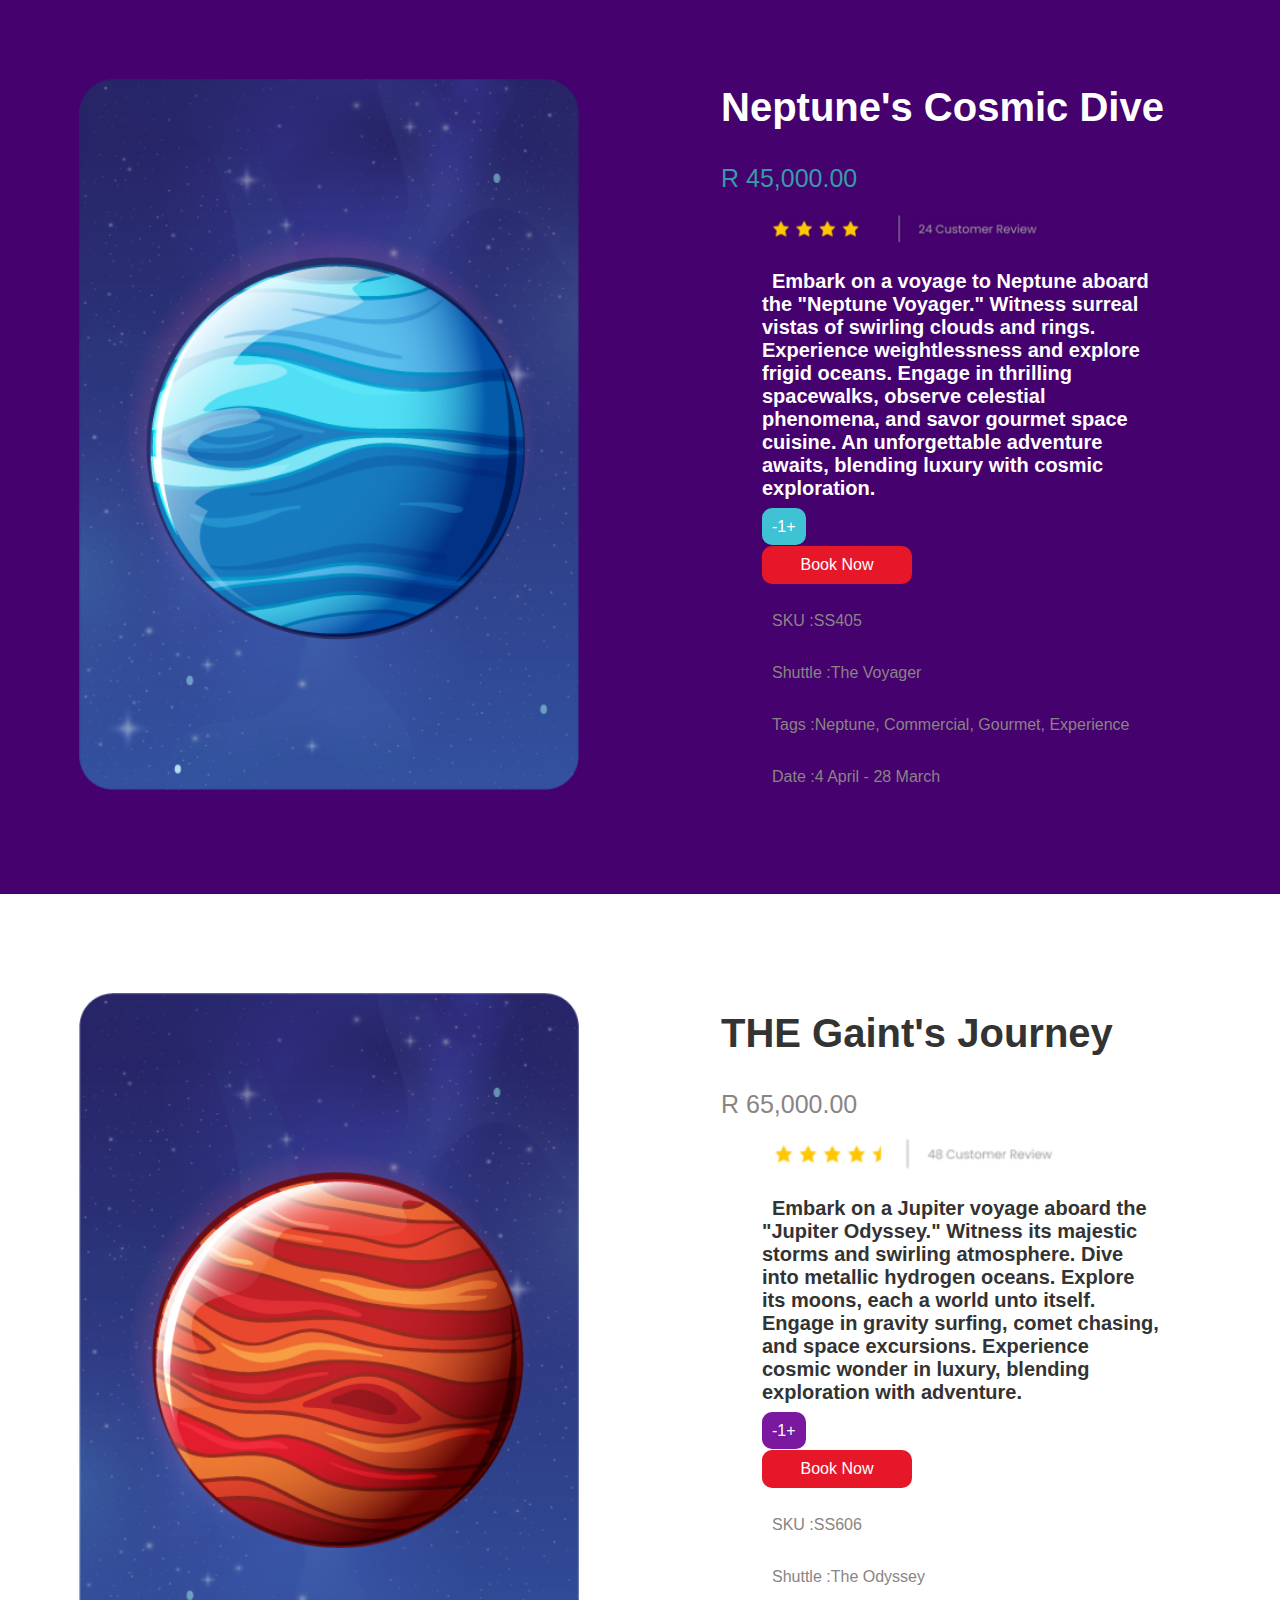
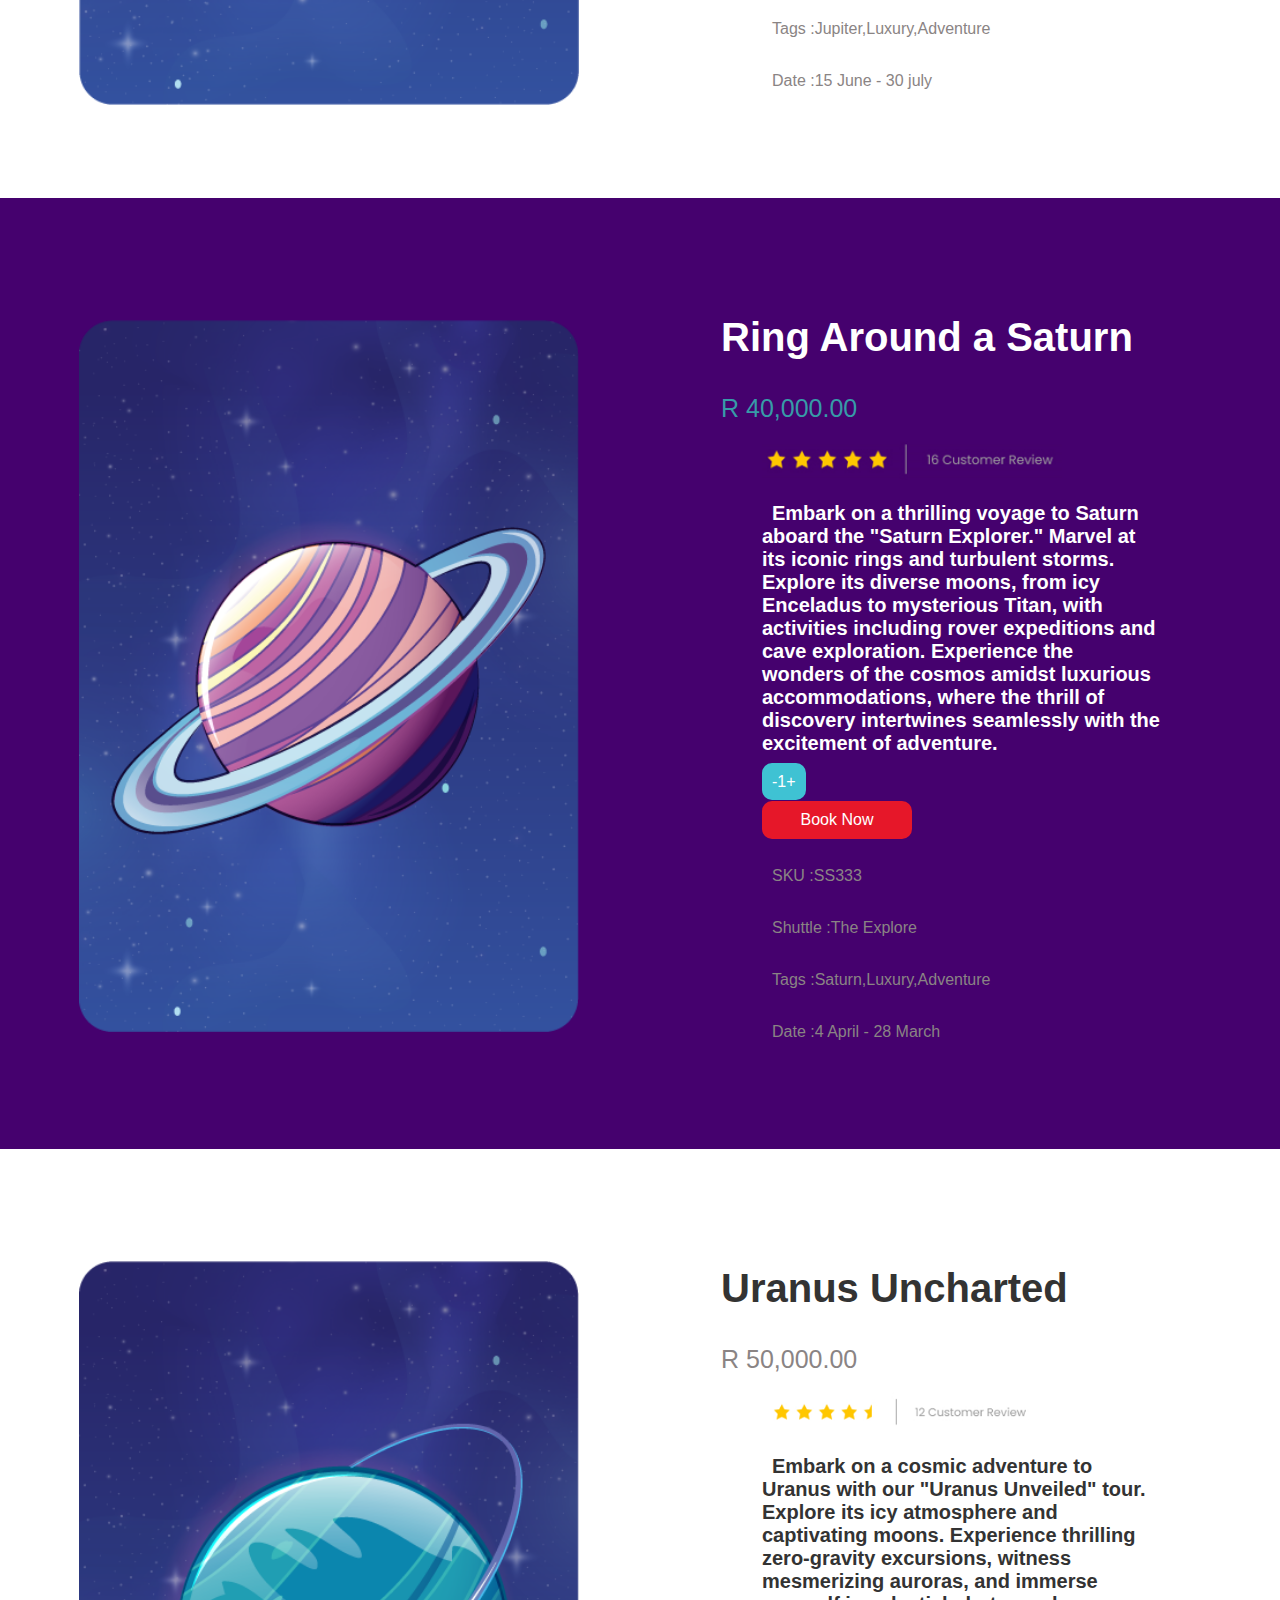
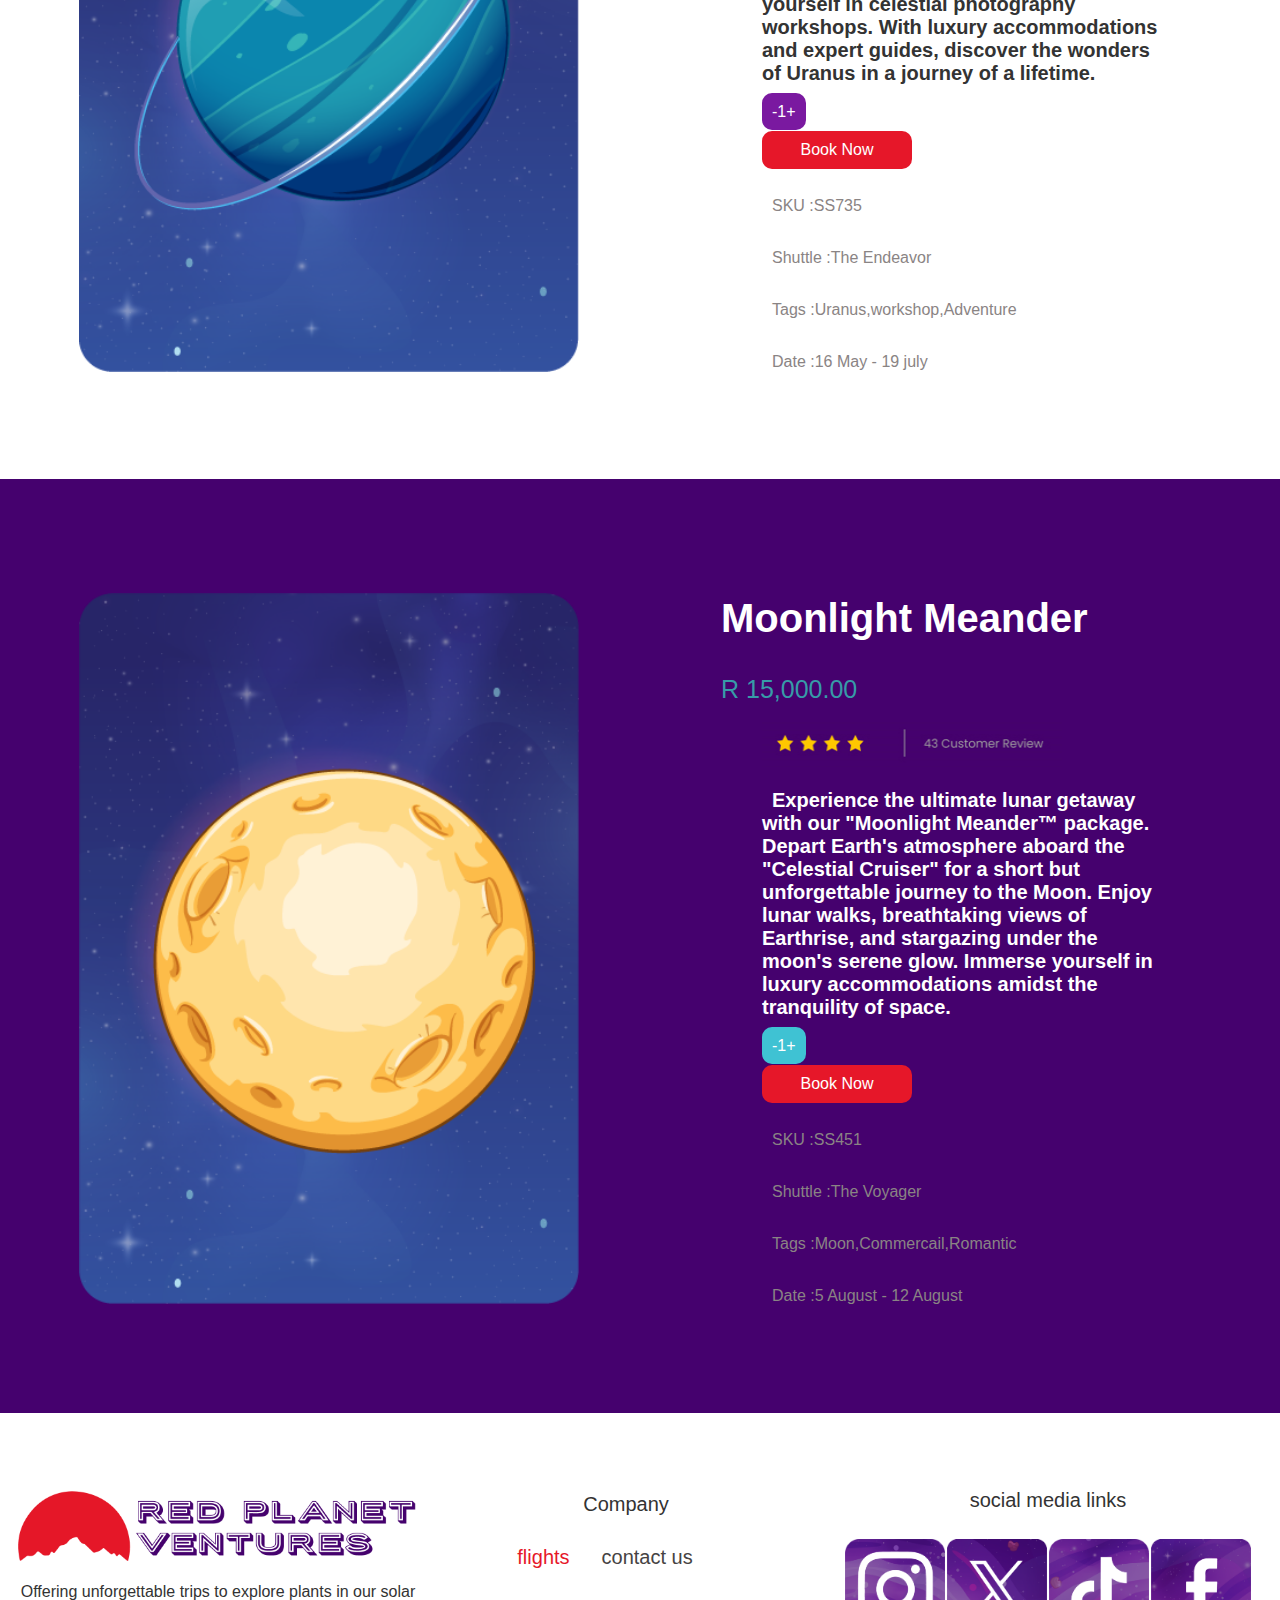
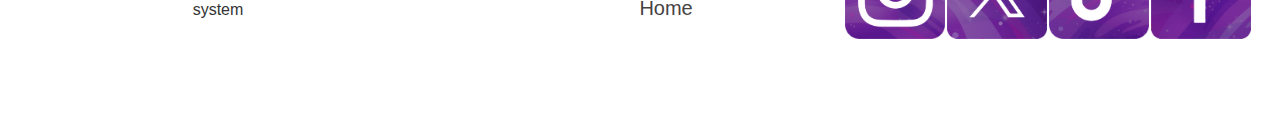
==== commit 5bb9acb4: "save" ====
--- a/pages/aboutus.html
+++ b/pages/aboutus.html
@@ -475,9 +475,9 @@
                         <h7>Company</h7>
                         <div class="footNav">
                      <div class="footNavright">
-                        <a href="pages/contact.html">contact us</a>
-                        <a href="pages/aboutus.html">flights</a>
-                        <a class="active" href="index.html">Home</a>
+                        <a href="../pages/contact.html">contact us</a>
+                        <a class="active" href="../pages/aboutus.html">flights</a>
+                        <a href="../index.html">Home</a>
                             </div>
                         </div>
                     </p>
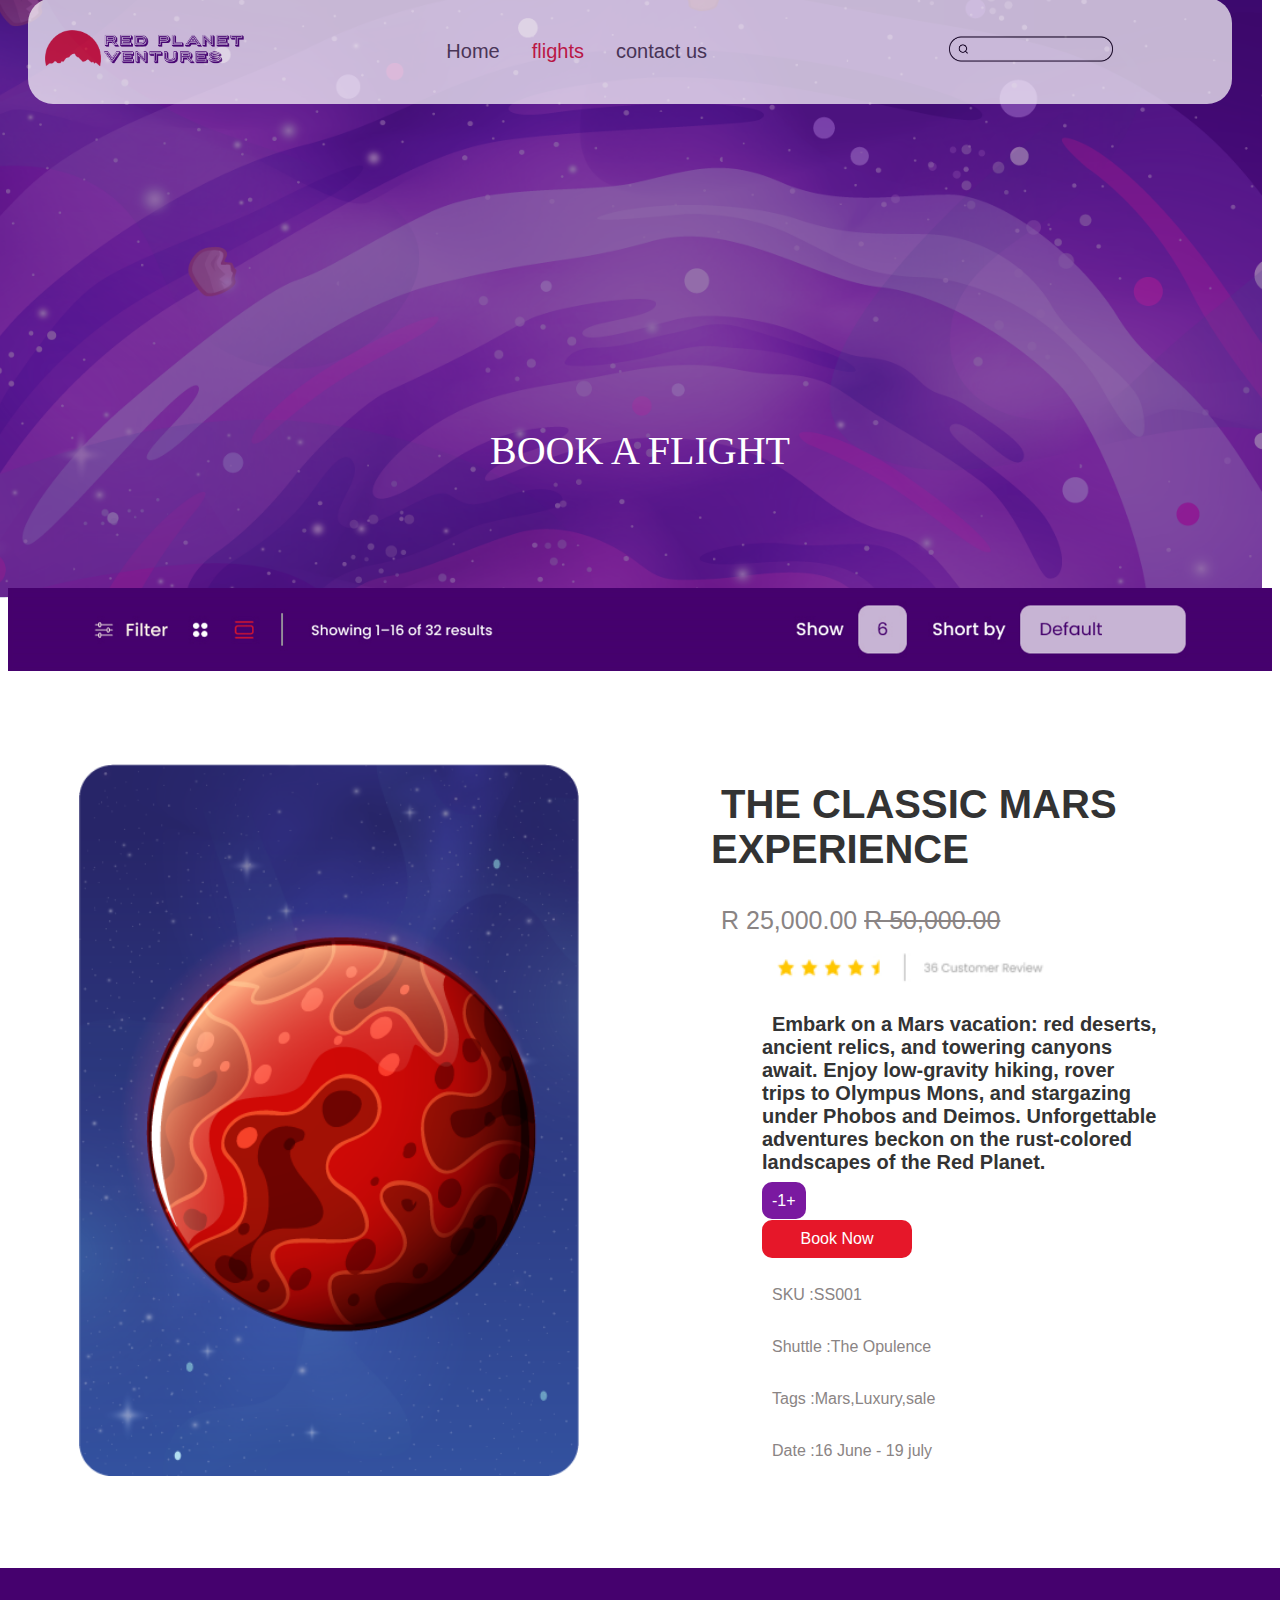
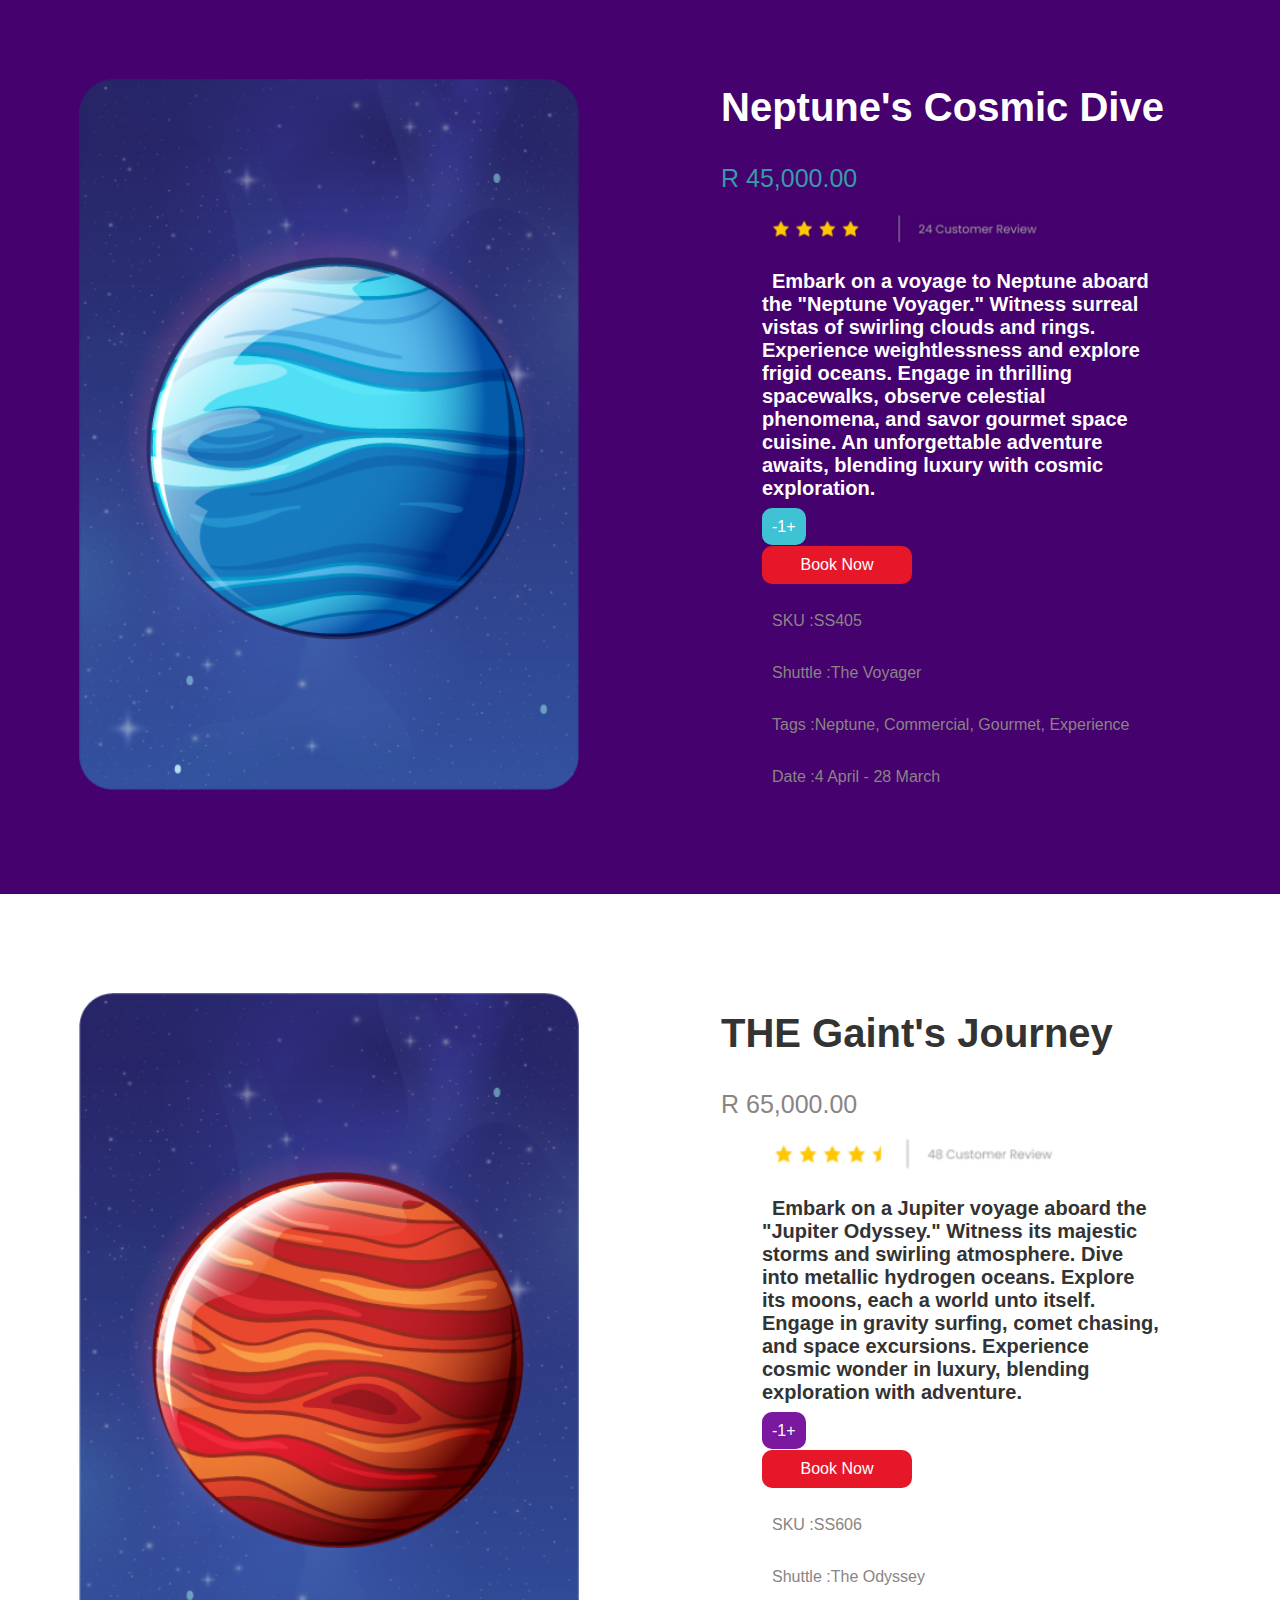
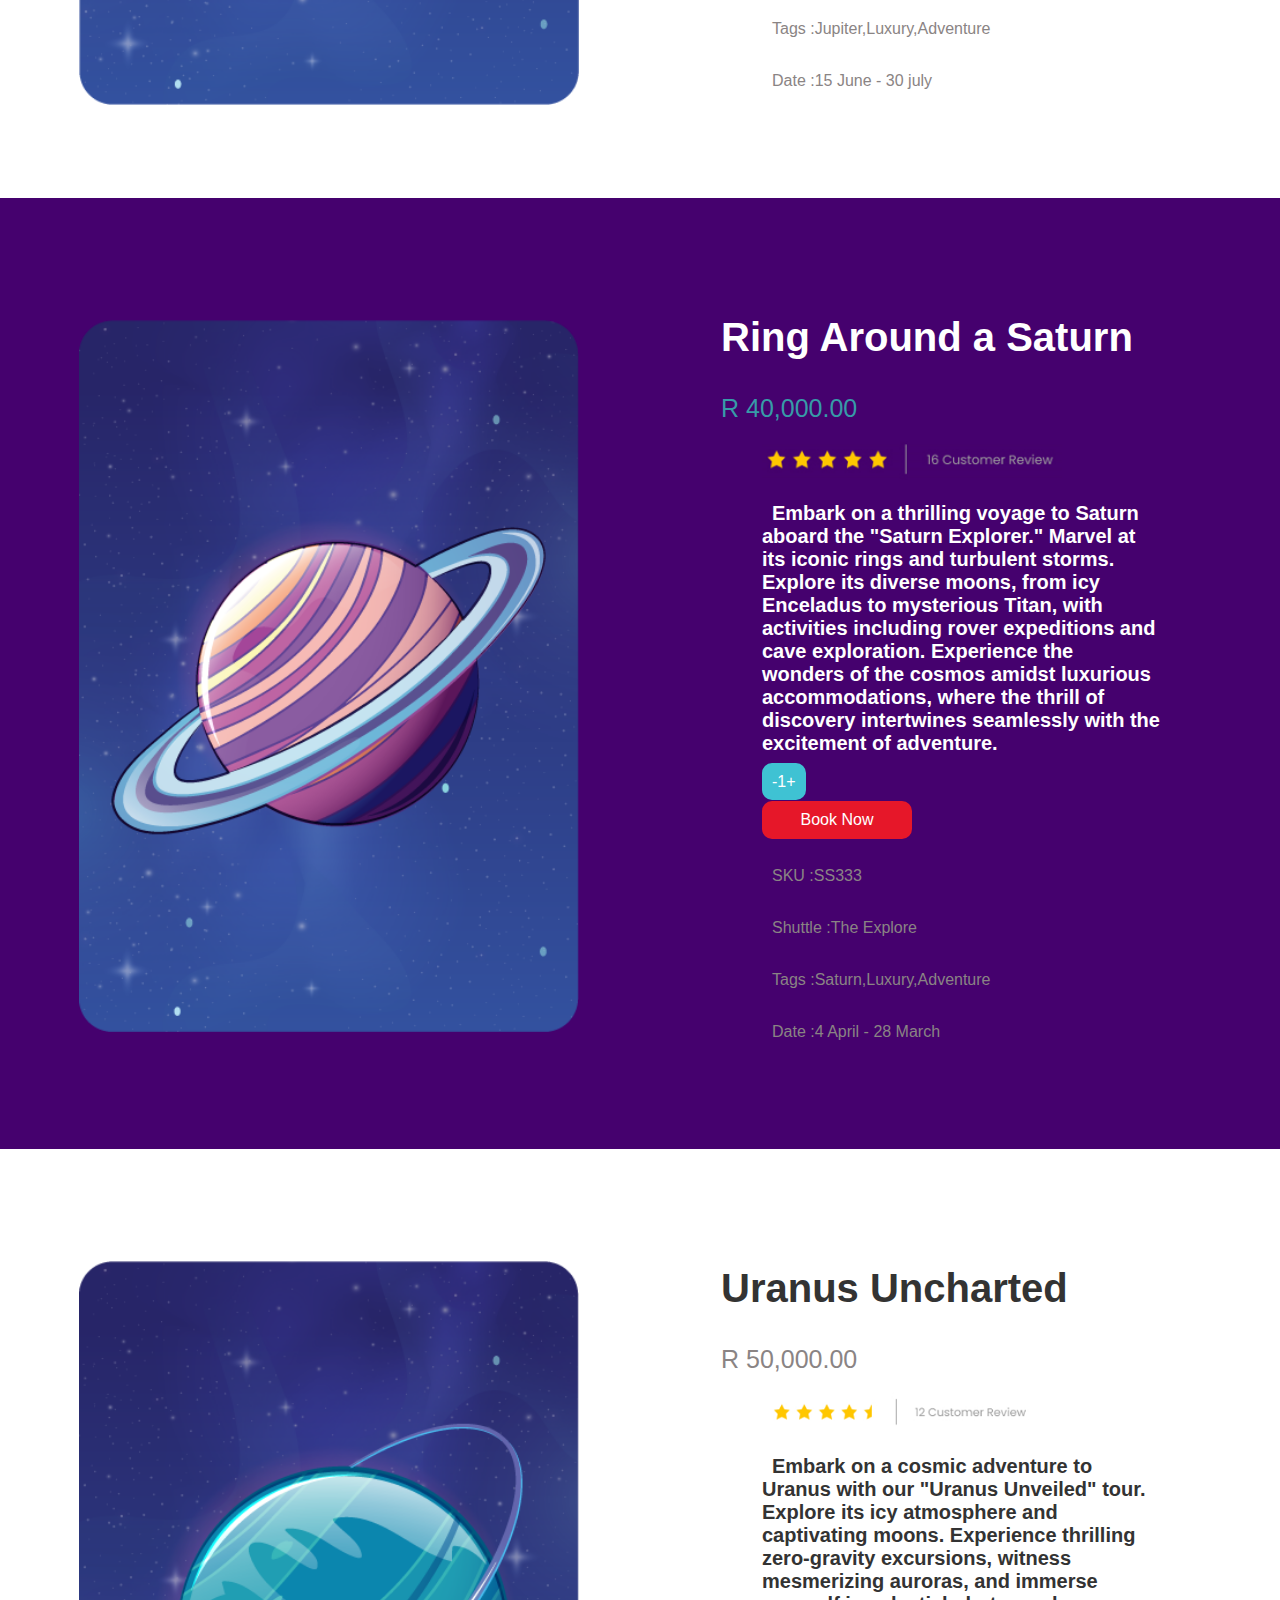
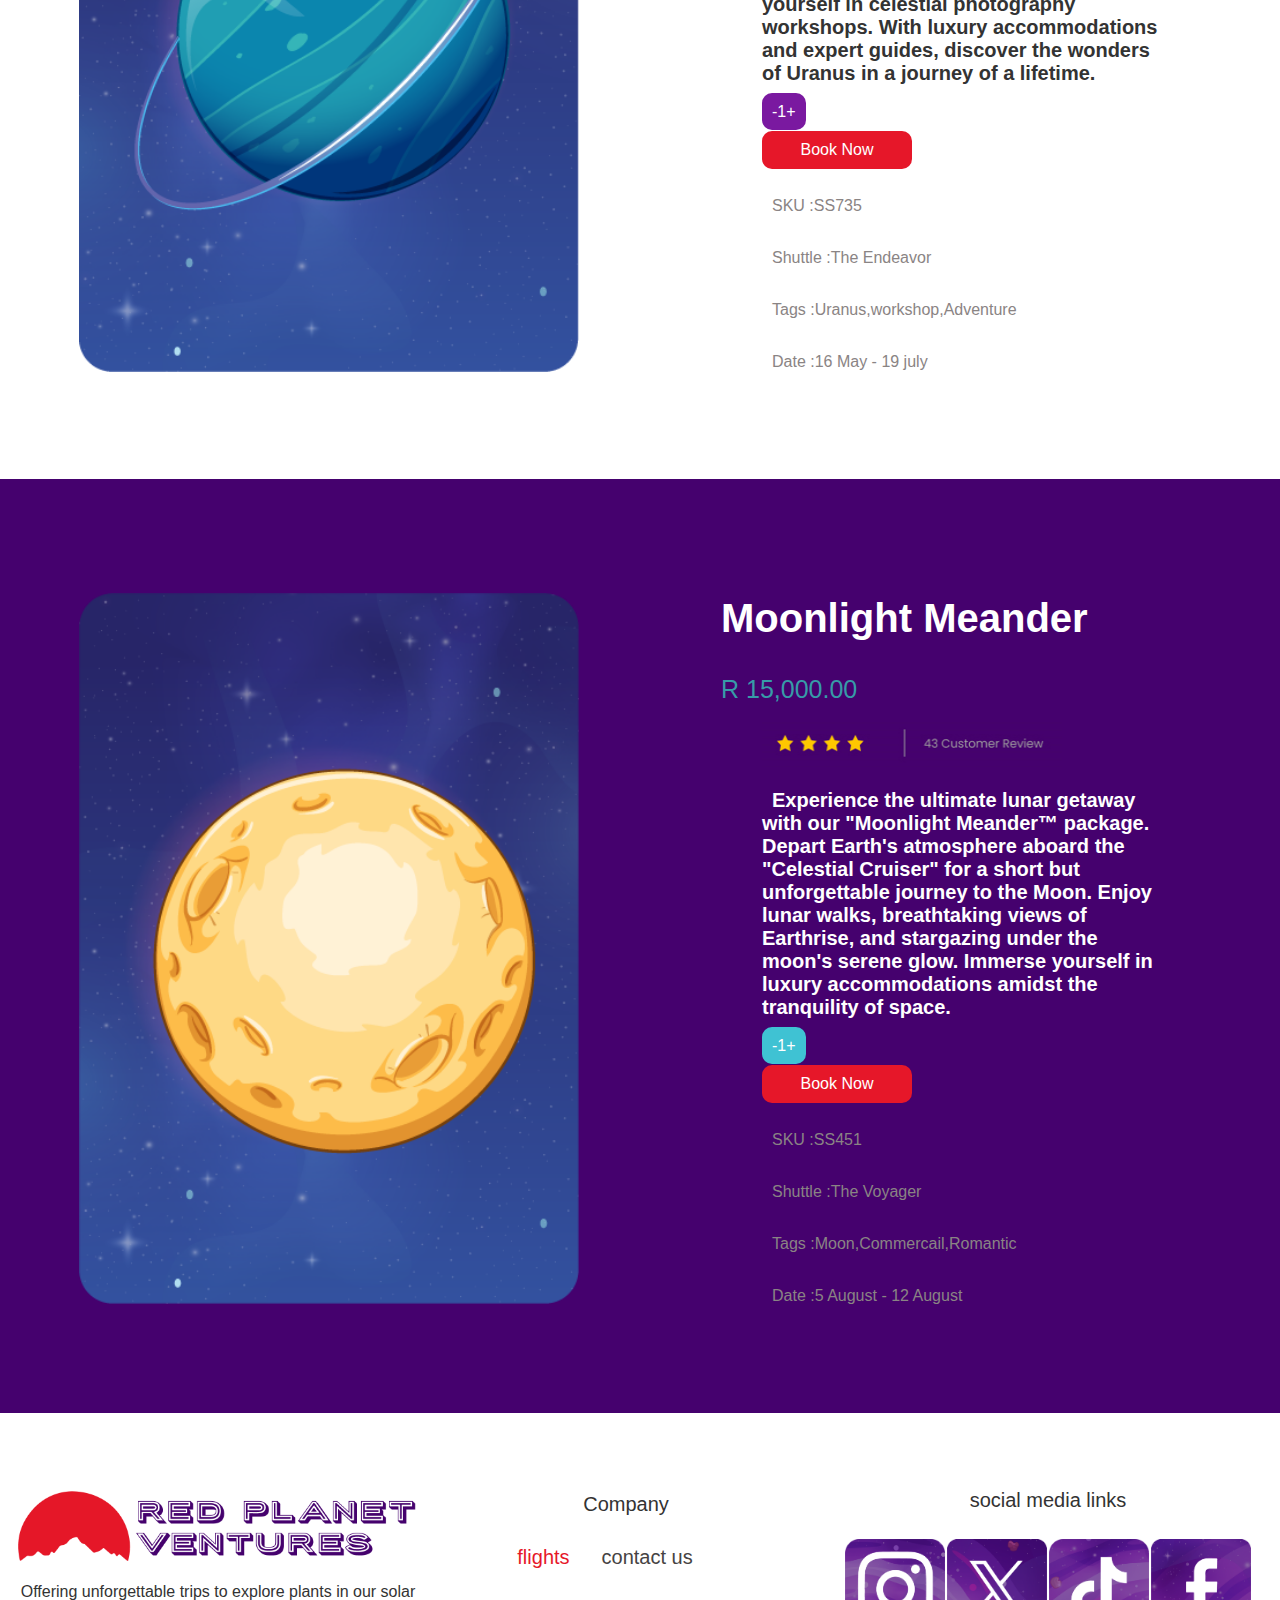
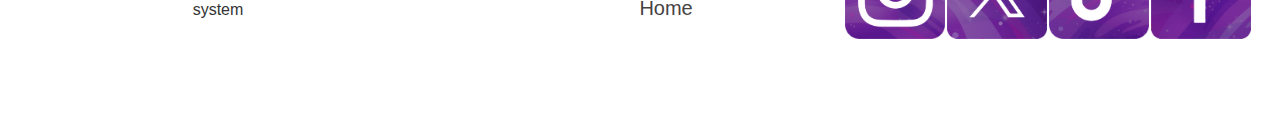
==== commit 4b2a3930: "strike" ====
--- a/pages/aboutus.html
+++ b/pages/aboutus.html
@@ -58,7 +58,7 @@
                 </div>
 
                 <div class="flexitem4-1">
-                    <p><h11>R 25,000.00 R̶ 5̶0̶,0̶0̶0̶.0̶0̶</h11>
+                    <p><h11>R 25,000.00 <s>R 50,000.00</s></h11>
 
 
                         <div class="flexitem4-1"><img src="../assests/images/starrating.png" width="300px"></div>
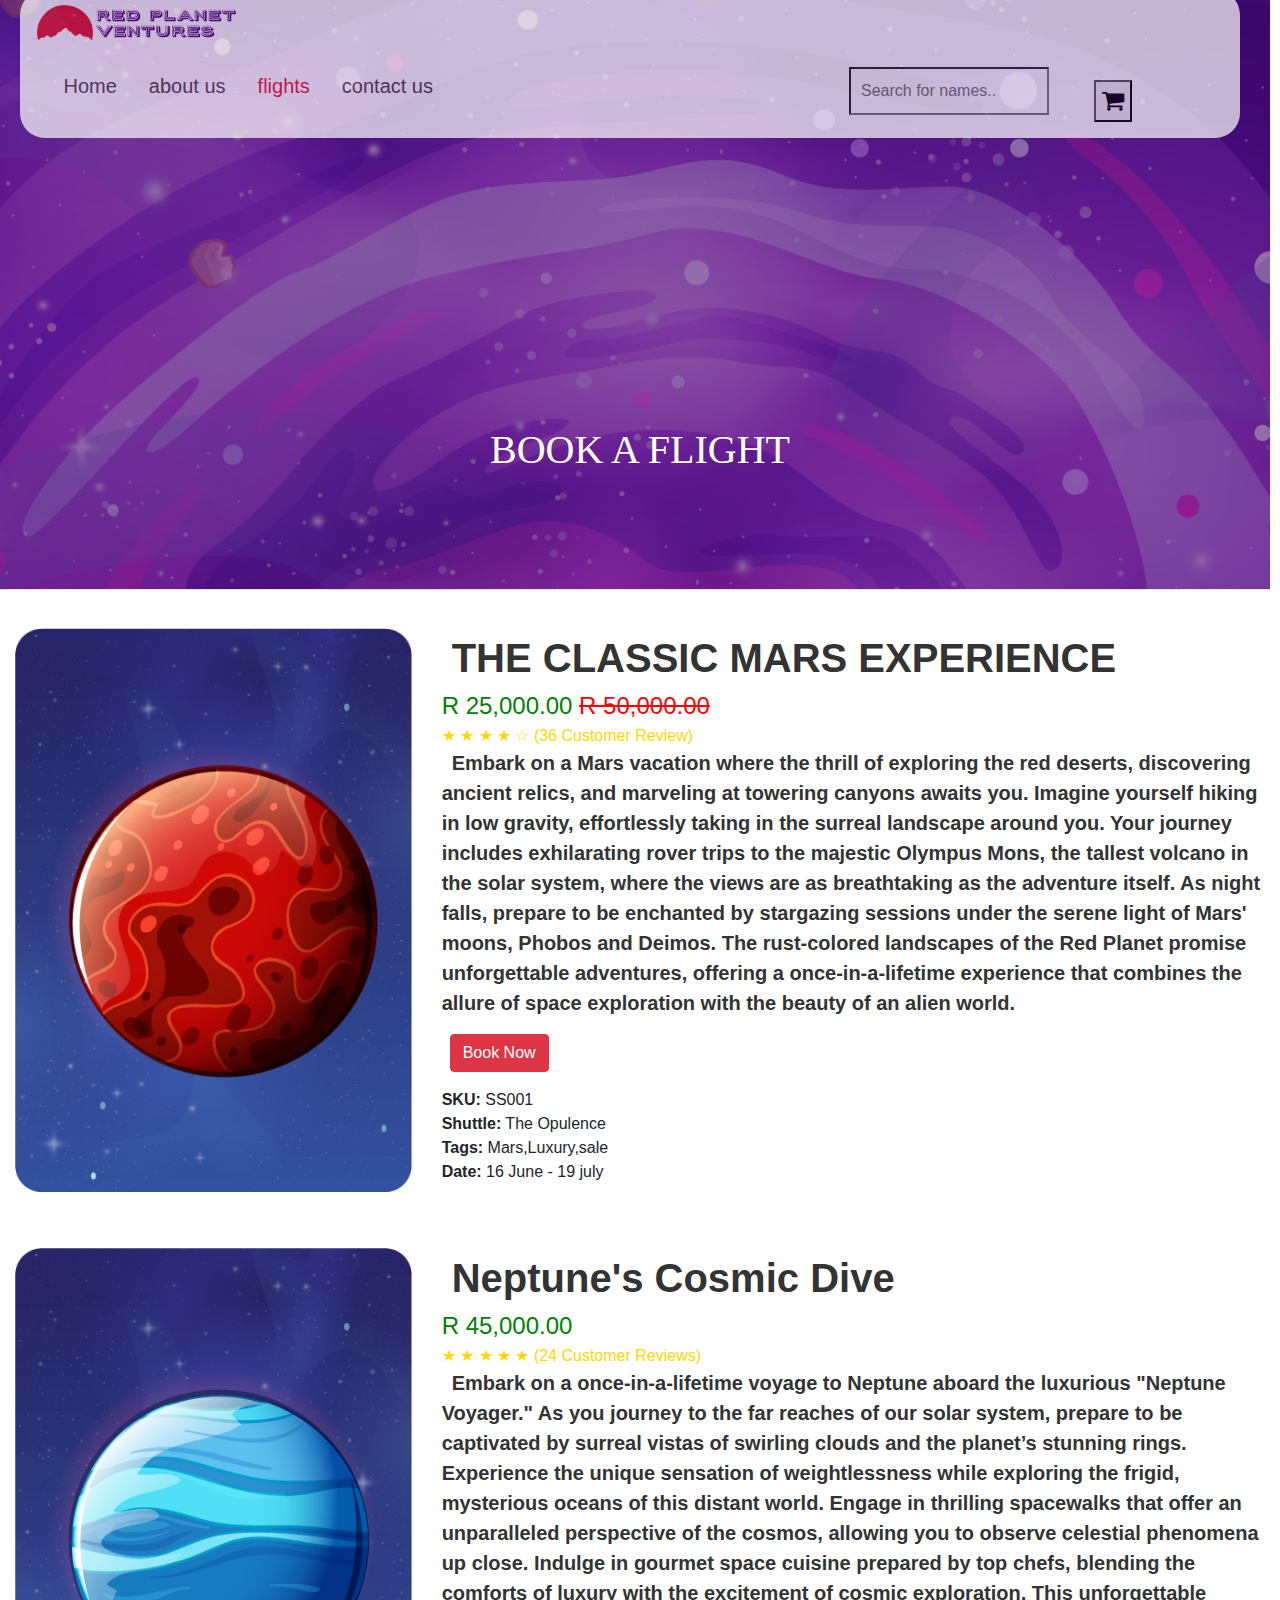
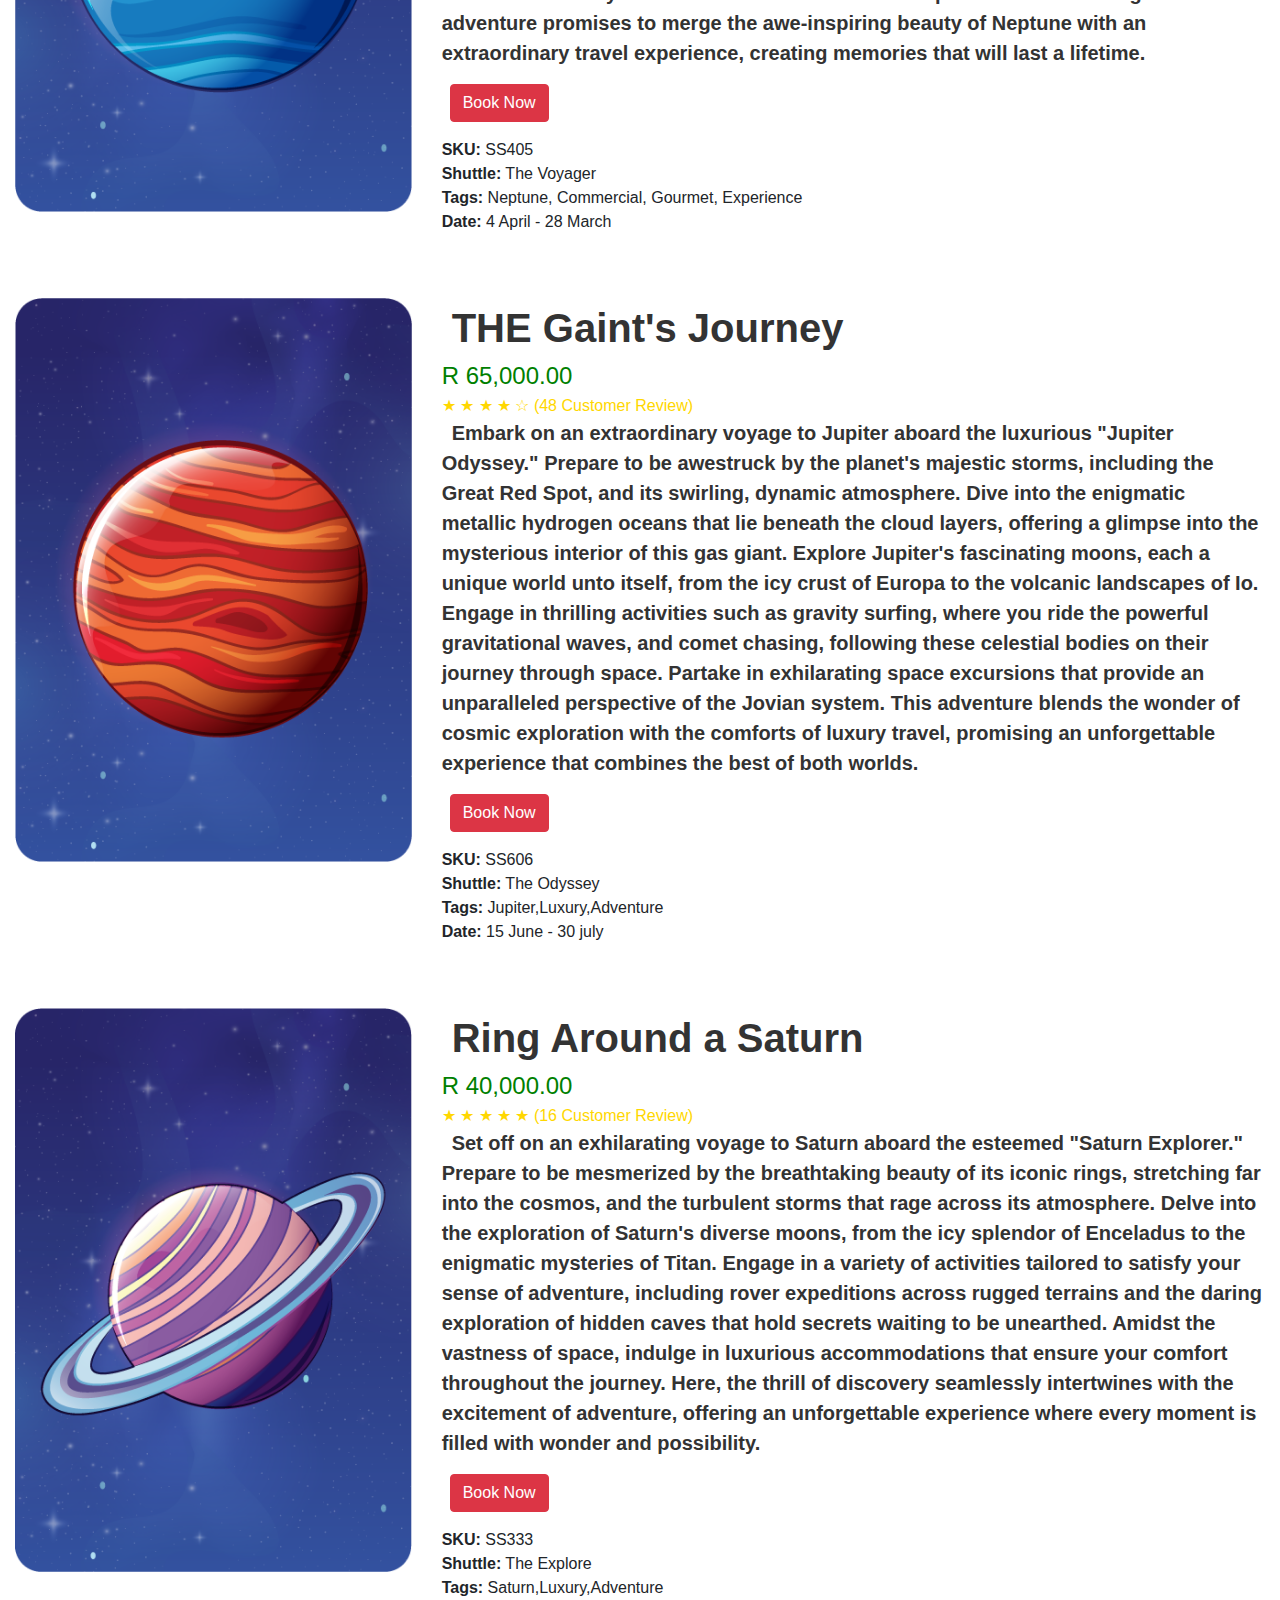
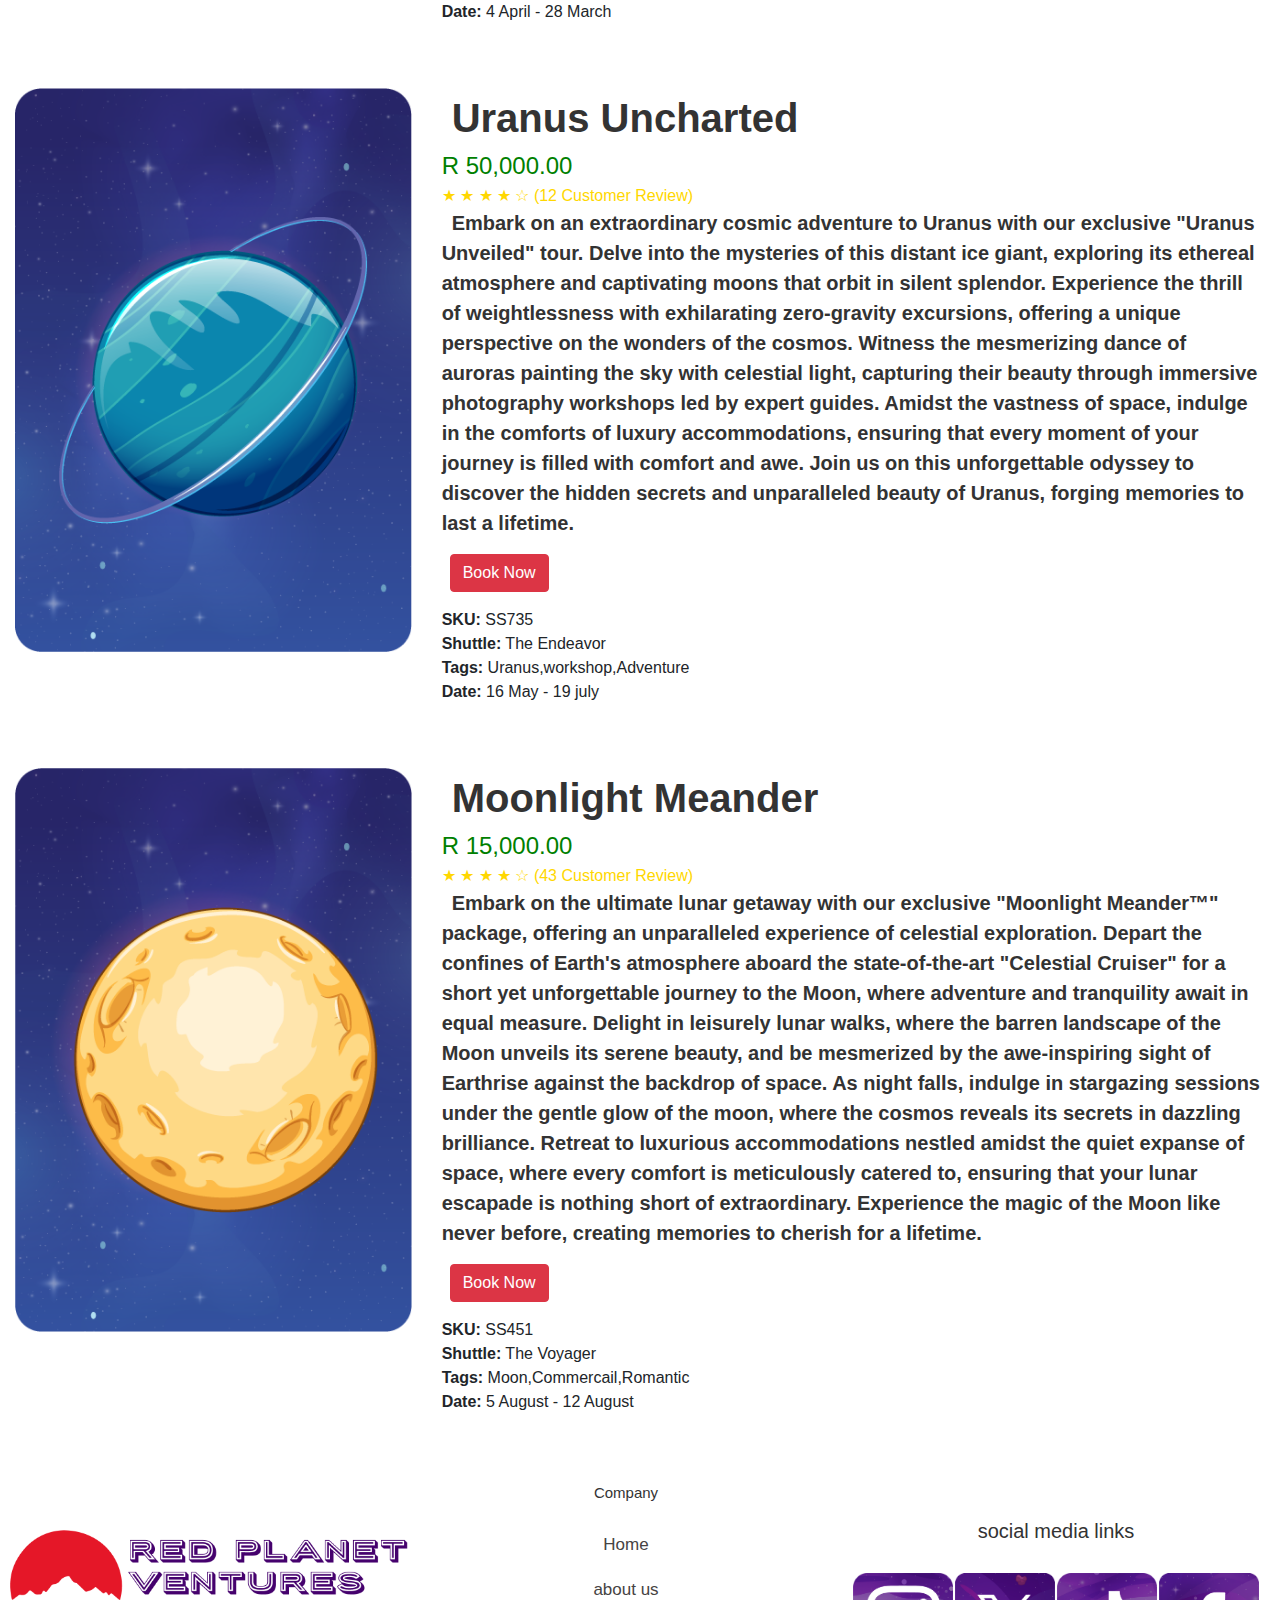
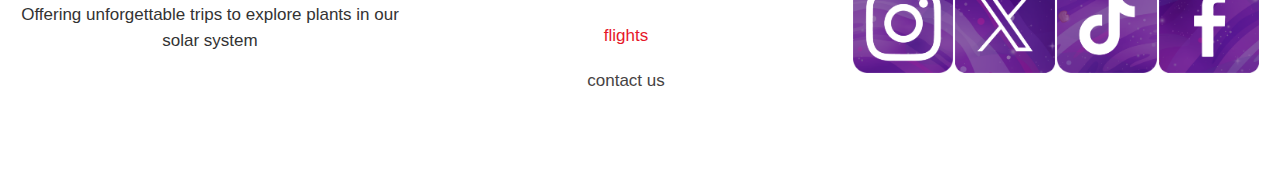
==== commit 5bfd0e17: "save" ====
--- a/pages/aboutus.html
+++ b/pages/aboutus.html
@@ -10,27 +10,56 @@
         <title>Red Planet Ventures</title>
 
         <link rel="stylesheet" href="../css/main.css">
-
+        <link rel="stylesheet" href="../pages/cart.html">
+        
+
+        <link rel="stylesheet" href="https://cdnjs.cloudflare.com/ajax/libs/font-awesome/4.7.0/css/font-awesome.min.css">
+        <link href="https://maxcdn.bootstrapcdn.com/bootstrap/4.5.2/css/bootstrap.min.css" rel="stylesheet">
+        <style>
+            .product-image {
+                max-width: 100%;
+                height: auto;
+            }
+            .price {
+                text-decoration: line-through;
+                color: red;
+            }
+            .discount-price {
+                font-size: 1.5em;
+                color: green;
+            }
+            .star-rating {
+                color: gold;
+            }
+
+        </style>
     </head>
     <body>
         <nav>
             <div class="backgroundflights" >
 
                 <div class="topNav">
-                    <dic class="flexsearch">
+                    <div class="flexsearch">
                         <div class="flexs1">
                     <a href="../index.html"><img src="../assests/images/logo.png" width="200px"></a>
                 </div>
-                    <div class="flexs1">
+                    <div class="flexs2">
                         <a  href="../index.html">Home</a>
-                        <a class="active" href="pages/aboutus.html">flights</a>
+                        <a href="../pages/aboutus2.html">about us</a>
+                        <a class="active" href="../pages/aboutus.html">flights</a>
                         <a href="../pages/contact.html">contact us</a>
+
+                        <div class="search-bar">
+                            <input type="search" id="searchInput" onkeyup="searchFunction()" placeholder="Search for names..">
+                        </div>
+                        
+                        <div class="flexs3">
+                            <a href="../pages/cart.html"><button style="font-size:24px"> <i class="fa fa-shopping-cart"></i></button></a>
+                        </div>
                 
                 </div>
-                <div class="flexs1" >
-                    <img src="../assests/images/search.jpg" width="200px">
-                </div>
-            </dic>
+
+            </div>
                 </div>
             <div class="center">
                 <h9>BOOK A FLIGHT</h9>
@@ -43,426 +72,241 @@
 
         </header>
 
-        <section>
-            <div class="filter"> <img src="../assests/images/filterbar.png" width="100%"> </div>
-        </section>
-
-        <section>
-            <div class="flexcontainer4">
-                <div class="flexitem4"> <img src="../assests/images/flighhtMars.png" width="500px" > </div>
-                <div class="flexcontainer4-1">
-                    <div class="flexitem4-1">
-                        <p>
-                        <h10>THE CLASSIC MARS EXPERIENCE</h10>
-                    </p>
-                </div>
-
-                <div class="flexitem4-1">
-                    <p><h11>R 25,000.00 <s>R 50,000.00</s></h11>
-
-
-                        <div class="flexitem4-1"><img src="../assests/images/starrating.png" width="300px"></div>
-
-                        <div class="flexitem4-1">
-                            <p>
-                                <h12>Embark on a Mars vacation: red deserts, ancient relics, and towering
-                                    canyons await. Enjoy low-gravity hiking, rover trips to Olympus Mons, and
-                                    stargazing under Phobos and Deimos. Unforgettable adventures beckon
-                                    on the rust-colored landscapes of the Red Planet.</h12>
-                                </p>
-
-                        </div>
-                        <div class="flexitem4-1">
-                        <form id="contact"> 
-                            
-                            <fieldset>
-                                <button2 name="-1+" type="button">-1+</button2>
-                            </fieldset>
-                            <fieldset>
-                                <button name="Book Now" type="button">Book Now</button>
-                            </fieldset>
-                        </form>
-                        </div>
-
-                        <div class="flexitem4-1">
-                            <p>
-                                <h13>SKU      :SS001</h13>
-                            </p>
+        <div class="container-fluid mt-5">
+            <div class="row">
+                <div class="col-md-4">
+        
+                    <img src="../assests/images/flighhtMars.png" alt="Neptune" class="product-image">
+                </div>
+                <div class="col-md-8">
+                    <h10>THE CLASSIC MARS EXPERIENCE</h10>
+                    <div class="discount-price">R 25,000.00 <span class="price">R 50,000.00</span></div>
+                    <div class="star-rating">
+                        &#9733; &#9733; &#9733; &#9733; &#9734; (36 Customer Review)
+                    </div>
+                    <p><h12>Embark on a Mars vacation where the thrill of exploring the red deserts, discovering ancient relics, and marveling at towering canyons awaits you.
+                         Imagine yourself hiking in low gravity, effortlessly taking in the surreal landscape around you. Your journey includes exhilarating rover trips to the
+                          majestic Olympus Mons, the tallest volcano in the solar system, where the views are as breathtaking as the adventure itself. As night falls, prepare to
+                           be enchanted by stargazing sessions under the serene light of Mars' moons, Phobos and Deimos. The rust-colored landscapes of the Red Planet promise
+                            unforgettable adventures, offering a once-in-a-lifetime experience that combines the allure of space exploration with the beauty of an alien world.</h12></p>
+
+                        <div class="mb-3">
+                        <div class="flexItem">
+
+                          </div>
+                          <a href="../pages/cart.html"><button class="btn btn-danger ml-2">Book Now</button></a>
+                        </div>
+
+                    <ul class="list-unstyled">
+                        <li><strong>SKU:</strong> SS001</li>
+                        <li><strong>Shuttle:</strong> The Opulence</li>
+                        <li><strong>Tags:</strong> Mars,Luxury,sale</li>
+                        <li><strong>Date:</strong> 16 June - 19 july</li>
+                    </ul>
+                </div>
+            </div>
+        </div>
+
+
+
+
+        <div class="container-fluid mt-5">
+            <div class="row">
+                <div class="col-md-4">
+        
+                    <img src="../assests/images/flightNeptune.png" alt="Neptune" class="product-image">
+                </div>
+                <div class="col-md-8">
+                    <h10>Neptune's Cosmic Dive</h10>
+                    <div class="discount-price">R 45,000.00</div>
+                    <div class="star-rating">
+                        &#9733; &#9733; &#9733; &#9733; &#9733; (24 Customer Reviews)
+                    </div>
+                    <p><h12>Embark on a once-in-a-lifetime voyage to Neptune aboard the luxurious "Neptune Voyager." As you journey to the far reaches of our solar system,
+                         prepare to be captivated by surreal vistas of swirling clouds and the planet’s stunning rings. Experience the unique sensation of weightlessness while
+                          exploring the frigid, mysterious oceans of this distant world. Engage in thrilling spacewalks that offer an unparalleled perspective of the cosmos,
+                           allowing you to observe celestial phenomena up close. Indulge in gourmet space cuisine prepared by top chefs, blending the comforts of luxury with the
+                            excitement of cosmic exploration. This unforgettable adventure promises to merge the awe-inspiring beauty of Neptune with an extraordinary travel
+                             experience, creating memories that will last a lifetime.</h12></p>
+
+
+                              <div class="mb-3">
+                                <div class="flexItem">
+
+                                  </div>
+                                  <a href="../pages/cart.html"><button class="btn btn-danger ml-2">Book Now</button></a>
+                                </div>
+
+
+                    <ul class="list-unstyled">
+                        <li><strong>SKU:</strong> SS405</li>
+                        <li><strong>Shuttle:</strong> The Voyager</li>
+                        <li><strong>Tags:</strong> Neptune, Commercial, Gourmet, Experience</li>
+                        <li><strong>Date:</strong> 4 April - 28 March</li>
+                    </ul>
+                </div>
+            </div>
+        </div>
+
+
+        <div class="container-fluid mt-5">
+            <div class="row">
+                <div class="col-md-4">
+        
+                    <img src="../assests/images/flightJupiter.png" alt="Neptune" class="product-image">
+                </div>
+                <div class="col-md-8">
+                    <h10>THE Gaint's Journey</h10>
+                    <div class="discount-price">R 65,000.00</div>
+                    <div class="star-rating">
+                        &#9733; &#9733; &#9733; &#9733; &#9734; (48 Customer Review)
+                    </div>
+                    <p><h12>
+                        Embark on an extraordinary voyage to Jupiter aboard the luxurious "Jupiter Odyssey." Prepare to be awestruck by the planet's majestic storms, including
+                         the Great Red Spot, and its swirling, dynamic atmosphere. Dive into the enigmatic metallic hydrogen oceans that lie beneath the cloud layers, offering a 
+                         glimpse into the mysterious interior of this gas giant. Explore Jupiter's fascinating moons, each a unique world unto itself, from the icy crust of Europa 
+                         to the volcanic landscapes of Io. Engage in thrilling activities such as gravity surfing, where you ride the powerful gravitational waves, and comet chasing,
+                          following these celestial bodies on their journey through space. Partake in exhilarating space excursions that provide an unparalleled perspective of the
+                           Jovian system. This adventure blends the wonder of cosmic exploration with the comforts of luxury travel, promising an unforgettable experience that 
+                           combines the best of both worlds.</h12></p>
+
+
+                           <div class="mb-3">
+                            <div class="flexItem">
+
+                              </div>
+                              <a href="../pages/cart.html"><button class="btn btn-danger ml-2">Book Now</button></a>
                             </div>
-                            
-                            <div class="flexitem4-1">
-                            <p>
-                                <h14>Shuttle  :The Opulence</h14>
-                            </p>
+
+
+                    <ul class="list-unstyled">
+                        <li><strong>SKU:</strong> SS606</li>
+                        <li><strong>Shuttle:</strong> The Odyssey</li>
+                        <li><strong>Tags:</strong> Jupiter,Luxury,Adventure</li>
+                        <li><strong>Date:</strong> 15 June - 30 july</li>
+                    </ul>
+                </div>
+            </div>
+        </div>
+
+        <div class="container-fluid mt-5">
+            <div class="row">
+                <div class="col-md-4">
+        
+                    <img src="../assests/images/flightSaturn.png" alt="Neptune" class="product-image">
+                </div>
+                <div class="col-md-8">
+                    <h10>Ring Around a Saturn</h10>
+                    <div class="discount-price">R 40,000.00</div>
+                    <div class="star-rating">
+                        &#9733; &#9733; &#9733; &#9733; &#9733; (16 Customer Review)
+                    </div>
+                    <p><h12>
+                        Set off on an exhilarating voyage to Saturn aboard the esteemed "Saturn Explorer." Prepare to be mesmerized by the breathtaking beauty of its iconic rings,
+                         stretching far into the cosmos, and the turbulent storms that rage across its atmosphere. Delve into the exploration of Saturn's diverse moons, from the icy
+                          splendor of Enceladus to the enigmatic mysteries of Titan. Engage in a variety of activities tailored to satisfy your sense of adventure, including rover
+                           expeditions across rugged terrains and the daring exploration of hidden caves that hold secrets waiting to be unearthed. Amidst the vastness of space,
+                            indulge in luxurious accommodations that ensure your comfort throughout the journey. Here, the thrill of discovery seamlessly intertwines with the
+                             excitement of adventure, offering an unforgettable experience where every moment is filled with wonder and possibility.</h12></p>
+
+                            <div class="mb-3">
+                                <div class="flexItem">
+
+                                  </div>
+                                  <a href="../pages/cart.html"><button class="btn btn-danger ml-2">Book Now</button></a>
+                                </div>
+    
+    
+                    <ul class="list-unstyled">
+                        <li><strong>SKU:</strong> SS333</li>
+                        <li><strong>Shuttle:</strong> The Explore</li>
+                        <li><strong>Tags:</strong> Saturn,Luxury,Adventure</li>
+                        <li><strong>Date:</strong> 4 April - 28 March</li>
+                    </ul>
+                </div>
+            </div>
+        </div>
+
+        <div class="container-fluid mt-5">
+            <div class="row">
+                <div class="col-md-4">
+        
+                    <img src="../assests/images/flightUranus.png" alt="Neptune" class="product-image">
+                </div>
+                <div class="col-md-8">
+                    <h10>Uranus Uncharted</h10>
+                    <div class="discount-price">R 50,000.00</div>
+                    <div class="star-rating">
+                        &#9733; &#9733; &#9733; &#9733; &#9734; (12 Customer Review)
+                    </div>
+                    <p><h12>Embark on an extraordinary cosmic adventure to Uranus with our exclusive "Uranus Unveiled" tour. Delve into the mysteries of this distant ice giant,
+                         exploring its ethereal atmosphere and captivating moons that orbit in silent splendor. Experience the thrill of weightlessness with exhilarating
+                          zero-gravity excursions, offering a unique perspective on the wonders of the cosmos. Witness the mesmerizing dance of auroras painting the sky with
+                           celestial light, capturing their beauty through immersive photography workshops led by expert guides. Amidst the vastness of space, indulge in the
+                            comforts of luxury accommodations, ensuring that every moment of your journey is filled with comfort and awe. Join us on this unforgettable odyssey
+                             to discover the hidden secrets and unparalleled beauty of Uranus, forging memories to last a lifetime.</h12></p>
+
+                          <div class="mb-3">
+                            <div class="flexItem">
+
+                              </div>
+                              <a href="../pages/cart.html"><button class="btn btn-danger ml-2">Book Now</button></a>
                             </div>
-                            
-                            <div class="flexitem4-1">
-                            <p>
-                                <h15>Tags     :Mars,Luxury,sale</h15>
-                            </p>
+
+
+                    <ul class="list-unstyled">
+                        <li><strong>SKU:</strong> SS735</li>
+                        <li><strong>Shuttle:</strong> The Endeavor</li>
+                        <li><strong>Tags:</strong> Uranus,workshop,Adventure</li>
+                        <li><strong>Date:</strong> 16 May - 19 july</li>
+                    </ul>
+                </div>
+            </div>
+        </div>
+
+
+        <div class="container-fluid mt-5">
+            <div class="row">
+                <div class="col-md-4">
+        
+                    <img src="../assests/images/flightMoon.png" alt="Neptune" class="product-image">
+                </div>
+                <div class="col-md-8">
+                    <h10>Moonlight Meander</h10>
+                    <div class="discount-price">R 15,000.00</div>
+                    <div class="star-rating">
+                        &#9733; &#9733; &#9733; &#9733; &#9734; (43 Customer Review)
+                    </div>
+                    <p><h12>Embark on the ultimate lunar getaway with our exclusive "Moonlight Meander™" package, offering an unparalleled experience of celestial exploration.
+                         Depart the confines of Earth's atmosphere aboard the state-of-the-art "Celestial Cruiser" for a short yet unforgettable journey to the Moon, where
+                          adventure and tranquility await in equal measure. Delight in leisurely lunar walks, where the barren landscape of the Moon unveils its serene beauty,
+                           and be mesmerized by the awe-inspiring sight of Earthrise against the backdrop of space. As night falls, indulge in stargazing sessions under the
+                            gentle glow of the moon, where the cosmos reveals its secrets in dazzling brilliance. Retreat to luxurious accommodations nestled amidst the quiet
+                             expanse of space, where every comfort is meticulously catered to, ensuring that your lunar escapade is nothing short of extraordinary. Experience
+                              the magic of the Moon like never before, creating memories to cherish for a lifetime.</h12></p>
+
+                          <div class="mb-3">
+                            <div class="flexItem">
+                              </div>
+                            <a href="../pages/cart.html"><button class="btn btn-danger ml-2">Book Now</button></a>
                             </div>
-                            
-                            <div class="flexitem4-1">
-                            <p>
-                                <h16>Date     :16 June - 19 july</h16>
-                            </p>
-                            </div>
-                     
-                     
-                </div>
-            </div>
-
-            
-        </section>
- 
-        <section>
-            <div class="flexcontainer5">
-                <div class="flexitem5"> <img src="../assests/images/flightNeptune.png" width="500px"> </div>
-                <div class="flexcontainer5-1">
-                    <div class="flexitem5-1">
-                        <p>
-                        <h17>Neptune's Cosmic Dive</h17>
-                    </p>
-                </div>
-
-                <div class="flexitem5-1">
-                    <p><h18>R 45,000.00</h18>
-
-
-                        <div class="flexitem5-1"><img src="../assests/images/tune's starrating.png" width="300px"></div>
-
-                        <div class="flexitem5-1">
-                            <p>
-                                <h19>Embark on a voyage to Neptune aboard the "Neptune
-                                     Voyager." Witness surreal vistas of swirling
-                                      clouds and rings. Experience weightlessness and
-                                       explore frigid oceans. Engage in thrilling
-                                        spacewalks, observe celestial phenomena,
-                                         and savor gourmet space cuisine. An
-                                          unforgettable adventure awaits, blending
-                                           luxury with cosmic exploration.</h19>
-                                </p>
-
-                        </div>
-                        <div class="flexitem5-1">
-                        <form id="contact"> 
-                            
-                            <fieldset>
-                                <button3 name="-1+" type="button">-1+</button3>
-                            </fieldset>
-                            <fieldset>
-                                <button name="Book Now" type="button">Book Now</button>
-                            </fieldset>
-                        </form>
-                        </div>
-
-                        <div class="flexitem5-1">
-                            <p>
-                                <h20>SKU      :SS405</h20>
-                            </p>
-                        </div>
-
-                        <div class="flexitem5-1">
-                            <p>
-                                <h21>Shuttle  :The Voyager</h21>
-                            </p>
-                        </div>
-
-                        <div class="flexitem5-1">
-                            <p>
-                                <h22>Tags     :Neptune, Commercial, Gourmet, Experience</h22>
-                            </p>
-                        </div>
-
-                        <div class="flexitem5-1">
-                            <p>
-                                <h23>Date     :4 April - 28 March</h23>
-                            </p>
-                        </div>
-                     
-                     
-                </div>
-            </div>
-
-            
-        </section>
-
-        <section>
-            <div class="flexcontainer4">
-                <div class="flexitem4"> <img src="../assests/images/flightJupiter.png" width="500px"> </div>
-                <div class="flexcontainer4-1">
-                    <div class="flexitem4-1">
-                        <p>
-                        <h10>THE Gaint's Journey</h10>
-                    </p>
-                </div>
-
-                <div class="flexitem4-1">
-                    <p><h11>R 65,000.00</h11>
-
-
-                        <div class="flexitem4-1"><img src="../assests/images/gaint journy star.png" width="300px"></div>
-
-                        <div class="flexitem4-1">
-                            <p>
-                                <h12>Embark on a Jupiter voyage aboard the "Jupiter Odyssey." Witness its majestic
-                                     storms and swirling atmosphere. Dive into metallic hydrogen oceans. Explore
-                                      its moons, each a world unto itself. Engage in gravity surfing, comet chasing,
-                                       and space excursions. Experience cosmic wonder in luxury, blending exploration
-                                        with adventure.</h12>
-                                </p>
-
-                        </div>
-                        <div class="flexitem4-1">
-                        <form id="contact"> 
-                            
-                            <fieldset>
-                                <button2 name="-1+" type="button">-1+</button2>
-                            </fieldset>
-                            <fieldset>
-                                <button name="Book Now" type="button">Book Now</button>
-                            </fieldset>
-                        </form>
-                        </div>
-
-                        <div class="flexitem4-1">
-                            <p>
-                                <h13>SKU      :SS606</h13>
-                            </p>
-                            </div>
-                            
-                            <div class="flexitem4-1">
-                            <p>
-                                <h14>Shuttle  :The Odyssey</h14>
-                            </p>
-                            </div>
-                            
-                            <div class="flexitem4-1">
-                            <p>
-                                <h15>Tags     :Jupiter,Luxury,Adventure</h15>
-                            </p>
-                            </div>
-                            
-                            <div class="flexitem4-1">
-                            <p>
-                                <h16>Date     :15 June - 30 july</h16>
-                            </p>
-                            </div>
-                     
-                     
-                </div>
-            </div>
-
-            
-        </section>
-
-        <section>
-            <div class="flexcontainer5">
-                <div class="flexitem5"> <img src="../assests/images/flightSaturn.png" width="500px"> </div>
-                <div class="flexcontainer5-1">
-                    <div class="flexitem5-1">
-                        <p>
-                        <h17>Ring Around a Saturn</h17>
-                    </p>
-                </div>
-
-                <div class="flexitem5-1">
-                    <p><h18>R 40,000.00</h18>
-
-
-                        <div class="flexitem5-1"><img src="../assests/images/saturn star.png" width="300px"></div>
-
-                        <div class="flexitem5-1">
-                            <p>
-                                <h19>Embark on a thrilling voyage to Saturn aboard the "Saturn Explorer." Marvel at
-                                     its iconic rings and turbulent storms. Explore its diverse moons, from icy
-                                      Enceladus to mysterious Titan, with activities including rover expeditions
-                                       and cave exploration. Experience the wonders of the cosmos amidst luxurious
-                                        accommodations, where the thrill of discovery intertwines seamlessly with
-                                         the excitement of adventure.</h19>
-                                </p>
-
-                        </div>
-                        <div class="flexitem5-1">
-                        <form id="contact"> 
-                            
-                            <fieldset>
-                                <button3 name="-1+" type="button">-1+</button3>
-                            </fieldset>
-                            <fieldset>
-                                <button name="Book Now" type="button">Book Now</button>
-                            </fieldset>
-                        </form>
-                        </div>
-
-                        <div class="flexitem5-1">
-                            <p>
-                                <h20>SKU      :SS333</h20>
-                            </p>
-                        </div>
-
-                        <div class="flexitem5-1">
-                            <p>
-                                <h21>Shuttle  :The Explore</h21>
-                            </p>
-                        </div>
-
-                        <div class="flexitem5-1">
-                            <p>
-                                <h22>Tags     :Saturn,Luxury,Adventure</h22>
-                            </p>
-                        </div>
-
-                        <div class="flexitem5-1">
-                            <p>
-                                <h23>Date     :4 April - 28 March</h23>
-                            </p>
-                        </div>
-                     
-                     
-                </div>
-            </div>
-
-            
-        </section>
-
-        <section>
-            <div class="flexcontainer4">
-                <div class="flexitem4"> <img src="../assests/images/flightUranus.png" width="500px" > </div>
-                <div class="flexcontainer4-1">
-                    <div class="flexitem4-1">
-                        <p>
-                        <h10>Uranus Uncharted</h10>
-                    </p>
-                </div>
-
-                <div class="flexitem4-1">
-                    <p><h11>R 50,000.00</h11>
-
-
-                        <div class="flexitem4-1"><img src="../assests/images/uranus stars.png" width="300px"></div>
-
-                        <div class="flexitem4-1">
-                            <p>
-                                <h12>Embark on a cosmic adventure to Uranus with our "Uranus Unveiled" tour. Explore
-                                     its icy atmosphere and captivating moons. Experience thrilling zero-gravity
-                                      excursions, witness mesmerizing auroras, and immerse yourself in celestial
-                                       photography workshops. With luxury accommodations and expert guides, discover 
-                                       the wonders of Uranus in a journey of a lifetime.</h12>
-                                </p>
-
-                        </div>
-                        <div class="flexitem4-1">
-                        <form id="contact"> 
-                            
-                            <fieldset>
-                                <button2 name="-1+" type="button">-1+</button2>
-                            </fieldset>
-                            <fieldset>
-                                <button name="Book Now" type="button">Book Now</button>
-                            </fieldset>
-                        </form>
-                        </div>
-
-                        <div class="flexitem4-1">
-                            <p>
-                                <h13>SKU      :SS735</h13>
-                            </p>
-                            </div>
-                            
-                            <div class="flexitem4-1">
-                            <p>
-                                <h14>Shuttle  :The Endeavor</h14>
-                            </p>
-                            </div>
-                            
-                            <div class="flexitem4-1">
-                            <p>
-                                <h15>Tags     :Uranus,workshop,Adventure</h15>
-                            </p>
-                            </div>
-                            
-                            <div class="flexitem4-1">
-                            <p>
-                                <h16>Date     :16 May - 19 july</h16>
-                            </p>
-                            </div>
-                     
-                     
-                </div>
-            </div>
-
-            
-        </section>
-
-        <section>
-            <div class="flexcontainer5">
-                <div class="flexitem5"> <img src="../assests/images/flightMoon.png" width="500px"> </div>
-                <div class="flexcontainer5-1">
-                    <div class="flexitem5-1">
-                        <p>
-                        <h17>Moonlight Meander</h17>
-                    </p>
-                </div>
-
-                <div class="flexitem5-1">
-                    <p><h18>R 15,000.00</h18>
-
-
-                        <div class="flexitem5-1"><img src="../assests/images/moon star.png" width="300px"></div>
-
-                        <div class="flexitem5-1">
-                            <p>
-                                <h19>Experience the ultimate lunar getaway with our "Moonlight Meander™ package.
-                                     Depart Earth's atmosphere aboard the "Celestial Cruiser" for a short but
-                                      unforgettable journey to the Moon. Enjoy lunar walks, breathtaking views of
-                                       Earthrise, and stargazing under the moon's serene glow. Immerse yourself in 
-                                       luxury accommodations amidst the tranquility of space.</h19>
-                                </p>
-
-                        </div>
-                        <div class="flexitem5-1">
-                        <form id="contact"> 
-                            
-                            <fieldset>
-                                <button3 name="-1+" type="button">-1+</button3>
-                            </fieldset>
-                            <fieldset>
-                                <button name="Book Now" type="button">Book Now</button>
-                            </fieldset>
-                        </form>
-                        </div>
-
-                        <div class="flexitem5-1">
-                            <p>
-                                <h20>SKU      :SS451</h20>
-                            </p>
-                        </div>
-
-                        <div class="flexitem5-1">
-                            <p>
-                                <h21>Shuttle  :The Voyager</h21>
-                            </p>
-                        </div>
-
-                        <div class="flexitem5-1">
-                            <p>
-                                <h22>Tags     :Moon,Commercail,Romantic</h22>
-                            </p>
-                        </div>
-
-                        <div class="flexitem5-1">
-                            <p>
-                                <h23>Date     :5 August - 12 August</h23>
-                            </p>
-                        </div>
-                     
-                     
-                </div>
-            </div>
-
-            
-        </section>
+
+
+                    <ul class="list-unstyled">
+                        <li><strong>SKU:</strong> SS451</li>
+                        <li><strong>Shuttle:</strong> The Voyager</li>
+                        <li><strong>Tags:</strong> Moon,Commercail,Romantic</li>
+                        <li><strong>Date:</strong> 5 August - 12 August</li>
+                    </ul>
+                </div>
+            </div>
+        </div>
+    
+        <script src="https://code.jquery.com/jquery-3.5.1.slim.min.js"></script>
+        <script src="https://cdn.jsdelivr.net/npm/@popperjs/core@2.9.2/dist/umd/popper.min.js"></script>
+        <script src="https://maxcdn.bootstrapcdn.com/bootstrap/4.5.2/js/bootstrap.min.js"></script>
+        <script src="../js/main.js"></script>
+
         <footer>
             <div class="flexcontainerF">
                 <div class="flexitemF"> <img src="../assests/images/logo.png" width="400px">
@@ -475,9 +319,10 @@
                         <h7>Company</h7>
                         <div class="footNav">
                      <div class="footNavright">
+                        <a  href="../index.html">Home</a>
+                        <a href="../pages/aboutus2.html">about us</a>
+                        <a class="active"  href="../pages/aboutus.html">flights</a>
                         <a href="../pages/contact.html">contact us</a>
-                        <a class="active" href="../pages/aboutus.html">flights</a>
-                        <a href="../index.html">Home</a>
                             </div>
                         </div>
                     </p>
--- a/css/main.css
+++ b/css/main.css
@@ -6,15 +6,6 @@
     height: 100vh;
 }
 
-.flexsearch{
-    display: flex;
-    flex-direction: row;
-    font-size: 16px;
-    text-align: center;
-    justify-content: center;
-    align-items: center;
-    background-color: #ffffff;
-}
 
 .topNav{
     overflow: hidden;
@@ -23,6 +14,7 @@
     margin-left: 30px;
     margin-right: 30px;
     border-radius: 25px;
+    
 }
 
 
@@ -50,8 +42,21 @@
     padding: 1px;
     flex: 50%;
     font-family: Arial, Helvetica, sans-serif;
-    margin-right: 800px;
-}
+    margin-right: 790px;
+    text-align: center;
+}
+
+.flexs3{
+    float: right;
+    color: #333;
+    padding: 1px;
+    flex: 50%;
+    font-family: Arial, Helvetica, sans-serif;
+    margin-right: -700px;
+    margin-top: -70px;
+
+}
+
 
 .topNav a:hover {
 color: #5f0979;
@@ -61,6 +66,30 @@
 .topNav a.active {
 color: #e61729;
 }
+
+
+.search-bar {
+    margin-bottom: 20px;
+    margin-right: -1000px;
+    margin-top: 10px;
+}
+
+.search-bar input {
+    padding: 10px;
+    width: 200px;
+    font-size: 16px;
+    
+}
+.item {
+    margin: 10px 0;
+    padding: 10px;
+    border: 1px solid #ddd;
+    border-radius: 5px;
+}
+.item h3 {
+    margin: 0 0 10px 0;
+}
+
 
 
 .bottemleft{
@@ -168,7 +197,8 @@
 
 #contact button:hover{
     background-color: #ff0000;
-    color: #ffffff;
+    color: #333;
+    width: 155px;
 }
 
 .flexcontainer2{
@@ -259,7 +289,7 @@
 }
 
 h7{
-    font-size: 20px;
+    font-size: 15px;
     color: #333;
     font-family: Arial, Helvetica, sans-serif;
     text-align: center;
@@ -270,6 +300,7 @@
     padding: 10px 10px;
     flex: 50%;
     font-family: Arial, Helvetica, sans-serif;
+    font-size: 17px;
 
 }
 
@@ -284,19 +315,22 @@
     float: right;
     color: #464343;
     text-align: center;
-    padding: 14px 16px;
+    padding: 10px 16px;
     text-decoration: none;
-    font-size: 20px;
-}
-
-.footNavright {
-    padding-right: 28%;
+    font-size: 17px;
+}
+
+.footNavright { 
+     display: flex;
+    flex-direction: column;
+    justify-content: space-between;
+    ;
     align-items: center;
 }
 
 .footNav a:hover {
 color: #5f0979;
-font-size: 22px;
+font-size: 20px;
 }
 
 .footNav a.active {
@@ -821,3 +855,60 @@
      padding: 10px;
 }
 
+
+
+.contact-form {
+    background-image: url(../assests/images/formBack.png);
+    padding: 30px;
+    border-radius: 15px;
+    margin-top: 50px;
+    margin-bottom: 50px;
+}
+.contact-form h1 {
+    margin-bottom: 30px;
+    font-size: 24px;
+    text-align: center;
+}
+.btn-submit {
+    background-color: #FF0000;
+    border: none;
+}
+
+
+
+.modal {
+    display: none; /* Hidden by default */
+    position: fixed; /* Stay in place */
+    z-index: 1; /* Sit on top */
+    left: 0;
+    top: 0;
+    width: 100%; /* Full width */
+    height: 100%; /* Full height */
+    overflow: auto; /* Enable scroll if needed */
+    background-color: rgb(0,0,0); /* Fallback color */
+    background-color: rgba(0,0,0,0.4); /* Black w/ opacity */
+}
+
+/* Modal Content */
+.modal-content {
+    background-color: #fefefe;
+    margin: 20px; /* 15% from the top and centered */
+    padding: 20px;
+    border: 1px solid #888;
+    width: 80%; /* Could be more or less, depending on screen size */
+}
+
+/* The Close Button */
+.close {
+    color: #aaa;
+    float: right;
+    font-size: 28px;
+    font-weight: bold;
+}
+
+.close:hover,
+.close:focus {
+    color: black;
+    text-decoration: none;
+    cursor: pointer;
+}